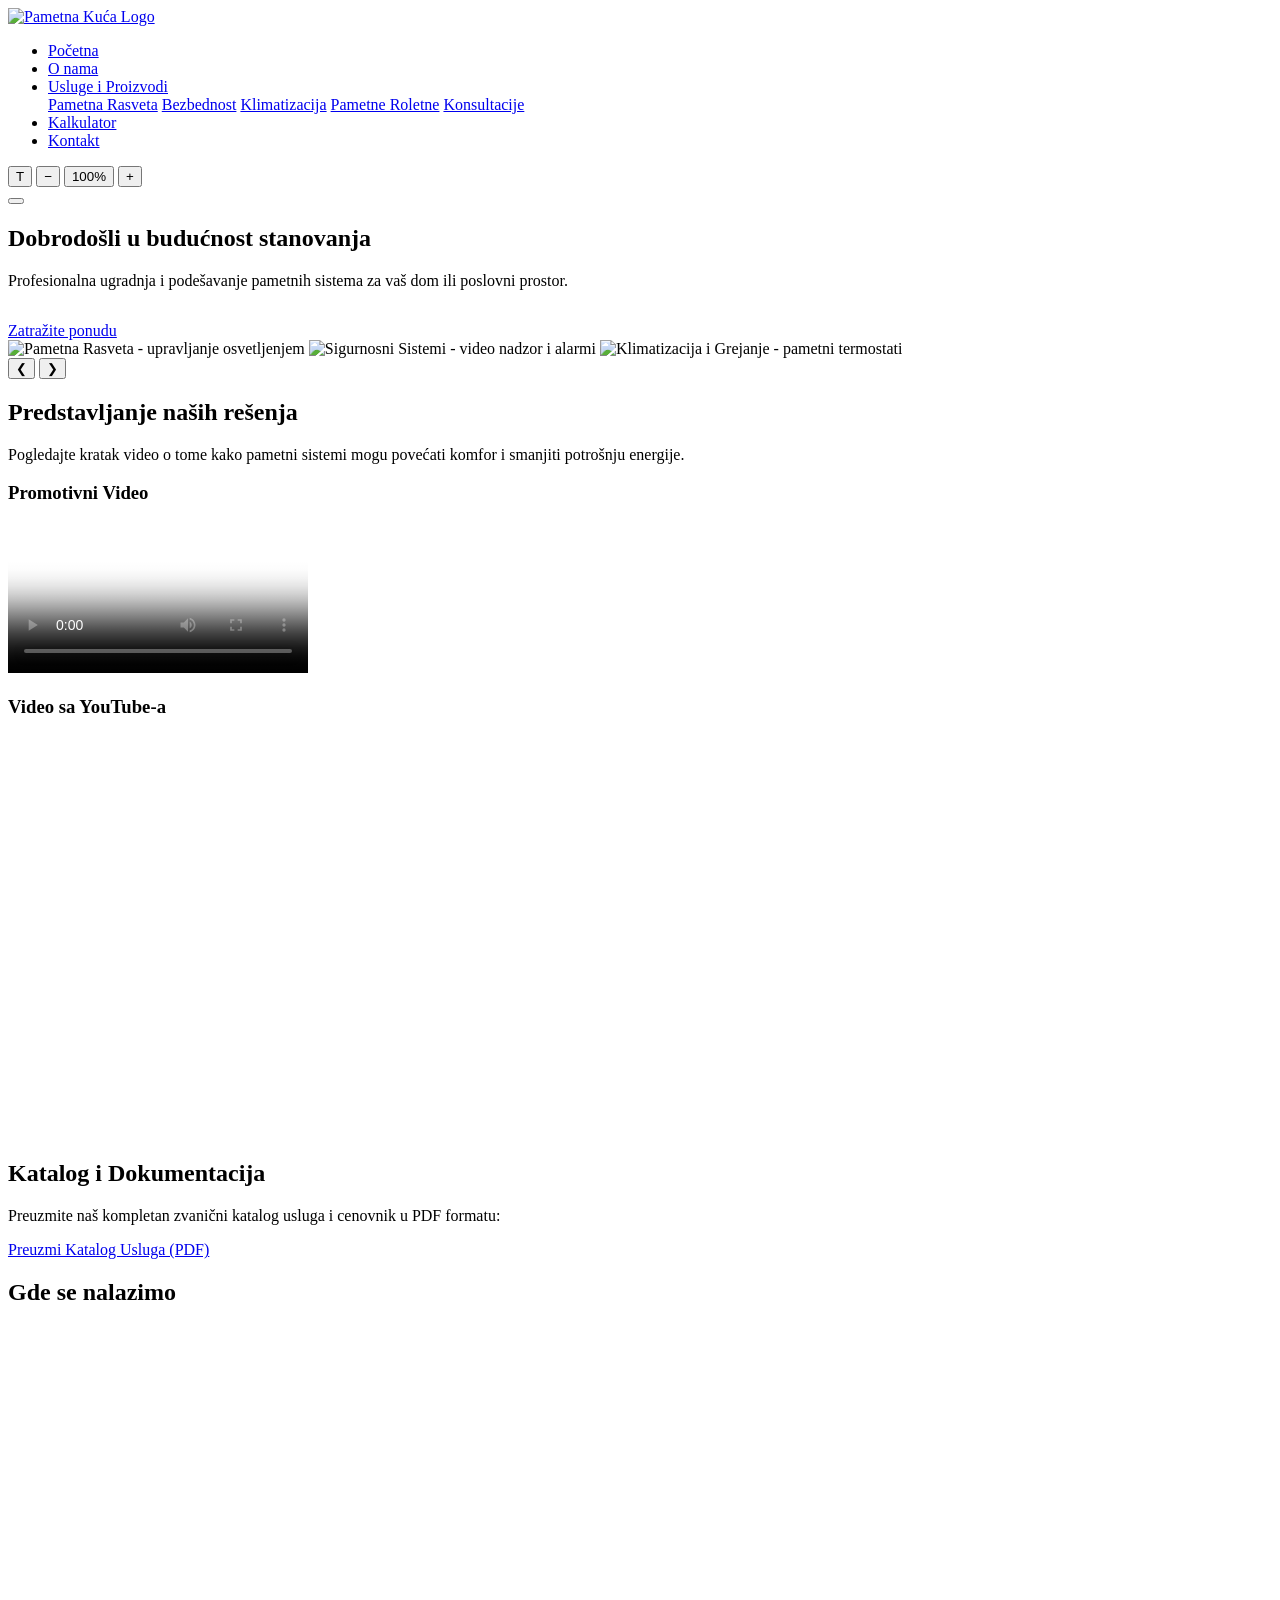
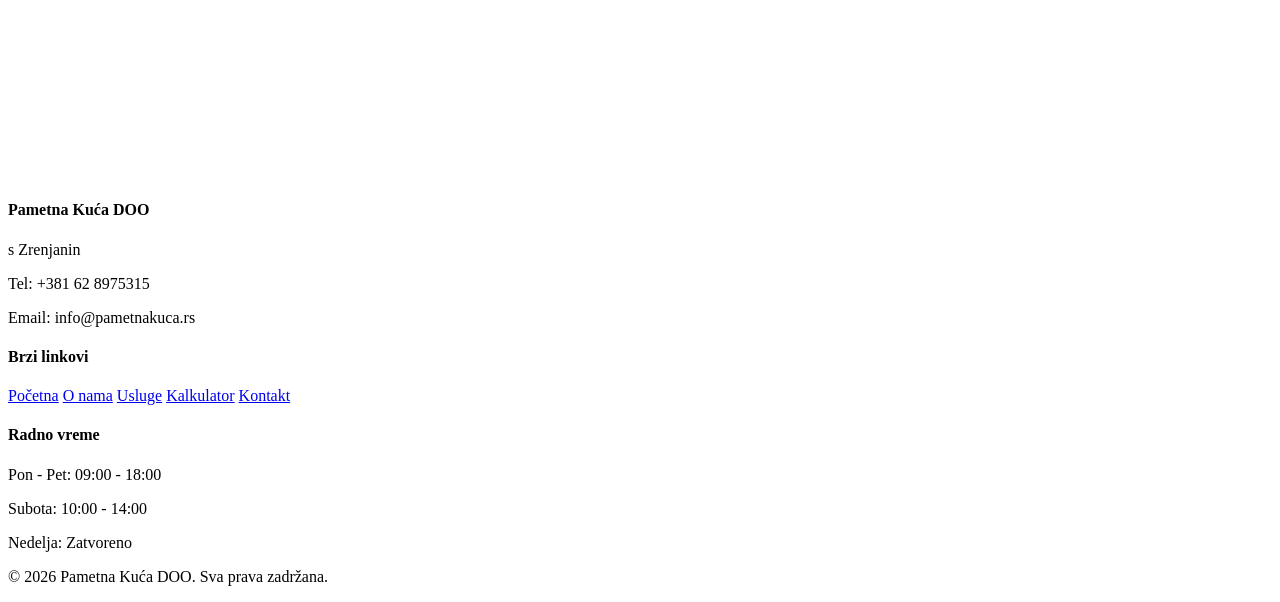
==== index.html @ 081c9ea1 "Add files via upload" ====
<!DOCTYPE html>
<html lang="sr">
<head>
    <meta charset="UTF-8">
    <meta name="viewport" content="width=device-width, initial-scale=1.0">
    <meta name="description" content="Pametna Kuća - Profesionalna instalacija smart home sistema i uređaja. Automatizacija doma, video nadzor, pametni termostati.">
    <meta name="keywords" content="pametna kuca, smart home, automatizacija, video nadzor, pametni termostat, instalacija, beograd">
    <meta name="author" content="Pametna Kuća DOO">
    <meta property="og:title" content="Pametna Kuća - Instalacija smart home sistema">
    <meta property="og:description" content="Profesionalna ugradnja pametnih sistema za vaš dom ili poslovni prostor.">
    <meta property="og:type" content="website">
    <meta name="robots" content="index, follow">
    <title>Pametna Kuća | Početna</title>
    <link rel="stylesheet" href="css/stil.css">
    <link rel="icon" href="assets/slike/logo.png" type="image/png">
</head>
<body>

    <header>
        <div class="zaglavlje-kontejner">
            <a href="index.html" class="logo-link">
                <img src="assets/slike/logo.png" alt="Pametna Kuća Logo" height="50">
            </a>
            <nav>
                <ul>
                    <li><a href="index.html" class="active">Početna</a></li>
                    <li><a href="o-nama.html">O nama</a></li>
                    <li class="padajuci-meni">
                        <a href="usluge.html">Usluge i Proizvodi</a>
                        <div class="padajuci-sadrzaj">
                            <a href="usluge-rasveta.html">Pametna Rasveta</a>
                            <a href="usluge-bezbednost.html">Bezbednost</a>
                            <a href="usluge-klima.html">Klimatizacija</a>
                            <a href="usluge-roletne.html">Pametne Roletne</a>
                            <a href="usluge-konsultacije.html">Konsultacije</a>
                        </div>
                    </li>
                    <li><a href="kalkulator.html">Kalkulator</a></li>
                    <li><a href="kontakt.html">Kontakt</a></li>
                </ul>
            </nav>
            <div class="kontrole-pristupacnosti">
                <button class="dugme-pristupacnost" onclick="promeniTemu()" aria-label="Promena teme">T</button>
                <button class="dugme-pristupacnost" onclick="zumiraj('out')" aria-label="Smanji zum">−</button>
                <button class="dugme-pristupacnost" onclick="resetujZoom()" aria-label="Resetuj zum">100%</button>
                <button class="dugme-pristupacnost" onclick="zumiraj('in')" aria-label="Povećaj zum">+</button>
            </div>
            <button class="hamburger" onclick="toggleMeni()" aria-label="Meni">
                <span></span><span></span><span></span>
            </button>
        </div>
    </header>

    <main class="glavni-sadrzaj">
        <section class="sekcija-hero">
            <h1>Dobrodošli u budućnost stanovanja</h1>
            <p>Profesionalna ugradnja i podešavanje pametnih sistema za vaš dom ili poslovni prostor.</p>
            <a href="kontakt.html" class="dugme-primarno" style="display:inline-block; margin-top:1rem;">Zatražite ponudu</a>
        </section>

        <!-- Slajder Slika -->
        <div class="slajder-kontejner">
            <div class="slajder-slike">
                <img src="assets/slike/slajd1.jpeg" class="slajd" alt="Pametna Rasveta - upravljanje osvetljenjem">
                <img src="assets/slike/slajd2.png" class="slajd" alt="Sigurnosni Sistemi - video nadzor i alarmi">
                <img src="assets/slike/slajd3.jpeg" class="slajd" alt="Klimatizacija i Grejanje - pametni termostati">
            </div>
            <button class="slajder-dugme levo" onclick="pomeriSlajd(-1)">&#10094;</button>
            <button class="slajder-dugme desno" onclick="pomeriSlajd(1)">&#10095;</button>
            <div class="slajder-indikatori">
                <span class="indikator active" data-slide="0"></span>
                <span class="indikator" data-slide="1"></span>
                <span class="indikator" data-slide="2"></span>
            </div>
        </div>

        <section class="multimedija-sekcija">
            <h2>Predstavljanje naših rešenja</h2>
            <p>Pogledajte kratak video o tome kako pametni sistemi mogu povećati komfor i smanjiti potrošnju energije.</p>
            
            <div class="multimedija-mreza">
                <div>
                    <h3>Promotivni Video</h3>
                    <video controls poster="assets/slike/slajd1.svg">
                        <source src="assets/video/predstavljanje.mp4" type="video/mp4">
                        Vaš pregledač ne podržava video element.
                    </video>
                </div>
                    <div>
                        <h3>Video sa YouTube-a</h3>
                        <div class="video-okvir">
                            <iframe width="100%" height="400" 
                                src="https://www.youtube.com/embed/cMP8k308iBs"
                                title="Pametni domovi ulaze u novu AI eru" 
                                frameborder="0" 
                                allow="accelerometer; autoplay; clipboard-write; encrypted-media; gyroscope; picture-in-picture" 
                                allowfullscreen>
                            </iframe>
                        </div>
                    </div>
                </div>
            </div>
        </section>

        <section class="dokument-sekcija">
            <h2>Katalog i Dokumentacija</h2>
            <p>Preuzmite naš kompletan zvanični katalog usluga i cenovnik u PDF formatu:</p>
            <a href="assets/dokumenti/katalog_usluga.pdf" download class="dugme-sekundarno"> Preuzmi Katalog Usluga (PDF)</a>
        </section>

        <!-- Google Maps -->
        <section class="mapa-sekcija">
            <h2>Gde se nalazimo</h2>
            <div class="mapa-okvir">
                <iframe src="https://www.google.com/maps/embed?pb=!1m18!1m12!1m3!1d2802.3442728027417!2d20.36821477575499!3d45.38222563890521!2m3!1f0!2f0!3f0!3m2!1i1024!2i768!4f13.1!3m3!1m2!1s0x475adb740a7e9d41%3A0xc0e5f35a210651fe!2zMjAuINC-0LrRgtC-0LHRgNCwIDExLCDQl9GA0LXRmtCw0L3QuNC9!5e0!3m2!1ssr!2srs!4v1785945930423!5m2!1ssr!2srs" width="600" height="450" style="border:0;" allowfullscreen="" loading="lazy" referrerpolicy="strict-origin-when-cross-origin"></iframe>
            </div>
        </section>
    </main>

    <footer>
        <div class="footer-sadrzaj">
            <div>
                <h4>Pametna Kuća DOO</h4>
                <p>s Zrenjanin</p>
                <p>Tel: +381 62 8975315</p>
                <p>Email: info@pametnakuca.rs</p>
            </div>
            <div>
                <h4>Brzi linkovi</h4>
                <a href="index.html">Početna</a>
                <a href="o-nama.html">O nama</a>
                <a href="usluge.html">Usluge</a>
                <a href="kalkulator.html">Kalkulator</a>
                <a href="kontakt.html">Kontakt</a>
            </div>
            <div>
                <h4>Radno vreme</h4>
                <p>Pon - Pet: 09:00 - 18:00</p>
                <p>Subota: 10:00 - 14:00</p>
                <p>Nedelja: Zatvoreno</p>
            </div>
        </div>
        <p class="footer-copy">&copy; 2026 Pametna Kuća DOO. Sva prava zadržana.</p>
    </footer>

    <script src="js/glavni.js"></script>
</body>
</html>
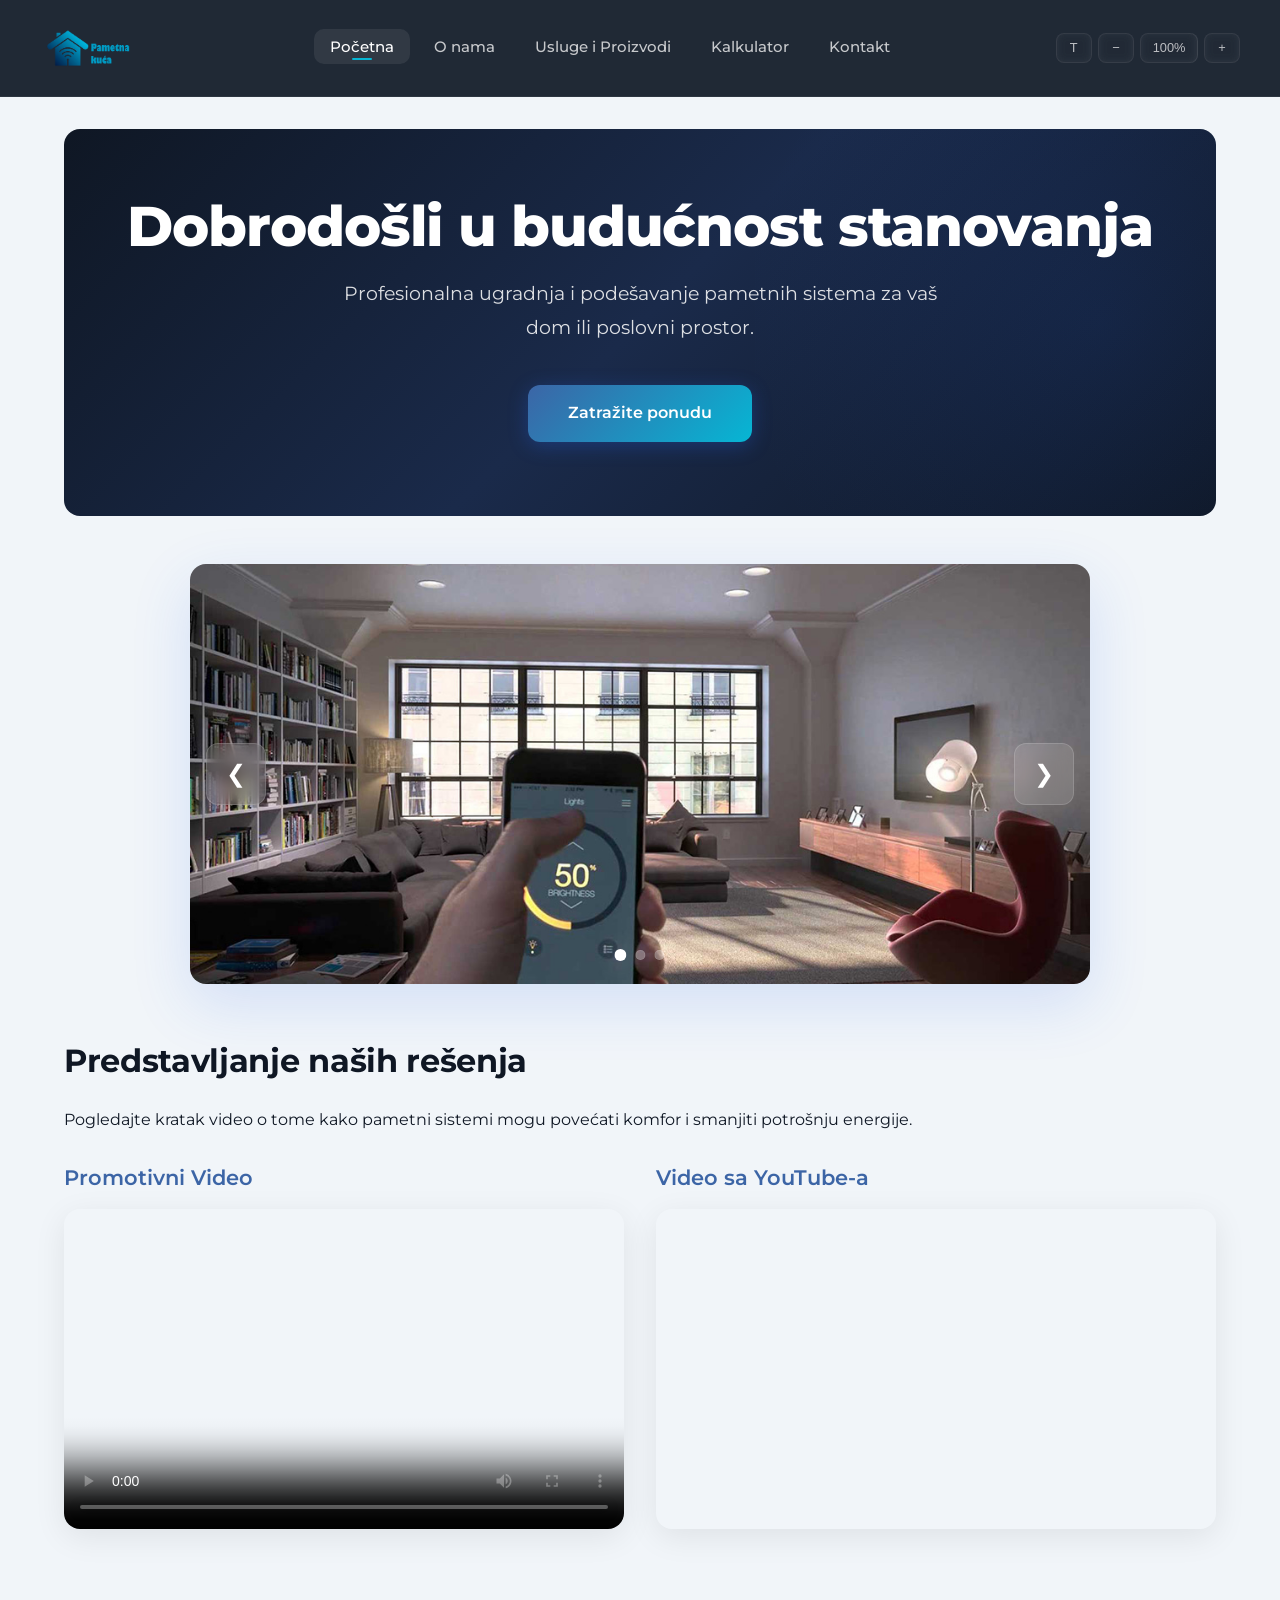
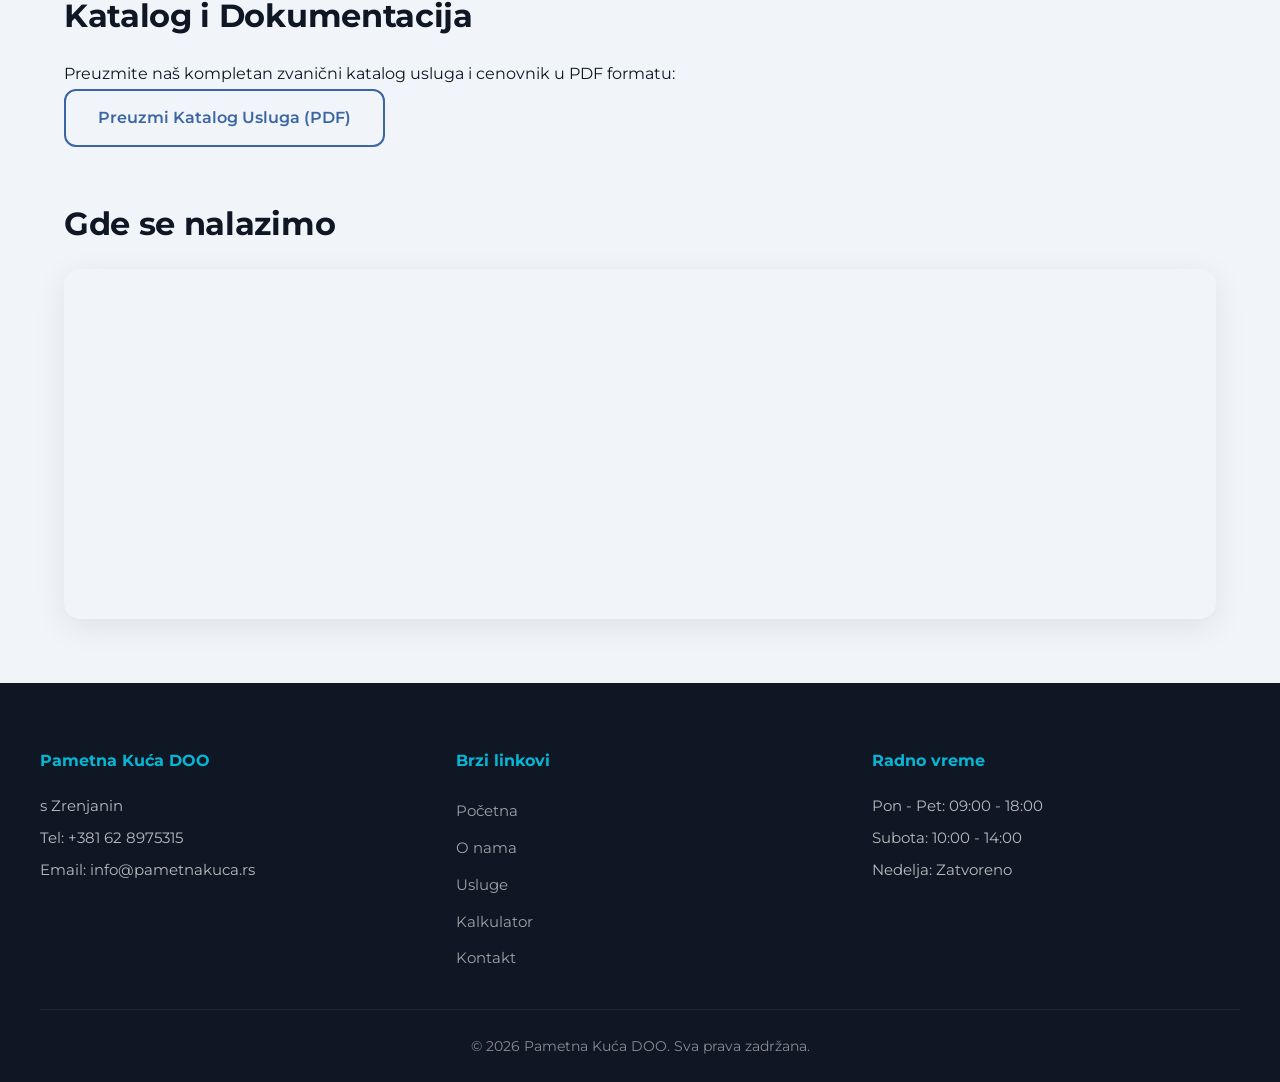
==== commit e1cd652b: "Fix HTML structure and formatting issues" ====
--- a/index.html
+++ b/index.html
@@ -58,7 +58,6 @@
             <a href="kontakt.html" class="dugme-primarno" style="display:inline-block; margin-top:1rem;">Zatražite ponudu</a>
         </section>
 
-        <!-- Slajder Slika -->
         <div class="slajder-kontejner">
             <div class="slajder-slike">
                 <img src="assets/slike/slajd1.jpeg" class="slajd" alt="Pametna Rasveta - upravljanje osvetljenjem">
@@ -108,7 +107,6 @@
             <a href="assets/dokumenti/katalog_usluga.pdf" download class="dugme-sekundarno"> Preuzmi Katalog Usluga (PDF)</a>
         </section>
 
-        <!-- Google Maps -->
         <section class="mapa-sekcija">
             <h2>Gde se nalazimo</h2>
             <div class="mapa-okvir">
@@ -145,4 +143,4 @@
 
     <script src="js/glavni.js"></script>
 </body>
-</html>+</html>
--- a/css/stil.css
+++ b/css/stil.css
@@ -0,0 +1,1321 @@
+/* ===== Montserrat Font ===== */
+@font-face {
+    font-family: 'Montserrat';
+    src: url('../assets/font/Montserrat/Montserrat-VariableFont_wght.ttf') format('truetype');
+    font-weight: 100 900;
+    font-style: normal;
+    font-display: swap;
+}
+
+/* ===== CSS Varijable ===== */
+:root {
+    --primarna-boja: #0f1724;
+    --sekundarna-boja: #3c65a6;
+    --akcentna-boja: #06b6d4;
+    --pozadina-svetla: #f1f5f9;
+    --tekst-tamni: #0f1724;
+    --tekst-svetli: #ffffff;
+    --velicina-fonta: 16px;
+    --prelaz: 0.4s cubic-bezier(0.4, 0, 0.2, 1);
+    --senka: 0 8px 32px rgba(0,0,0,0.08);
+    --senka-hover: 0 20px 60px rgba(37, 99, 235, 0.15);
+    --border-radius: 16px;
+    --glass-bg: rgba(255, 255, 255, 0.7);
+    --glass-border: rgba(255, 255, 255, 0.2);
+}
+
+/* ===== Tamna Tema ===== */
+body.tamna-tema {
+    --pozadina-svetla: #0f1724;
+    --tekst-tamni: #e2e8f0;
+    --primarna-boja: #2b4f88;
+    --glass-bg: rgba(30, 41, 59, 0.7);
+    --glass-border: rgba(255, 255, 255, 0.05);
+}
+
+/* ===== Veliki Font ===== */
+body.veliki-font {
+    --velicina-fonta: 18px;
+}
+
+/* ===== Reset i Osnovno ===== */
+* {
+    box-sizing: border-box;
+    margin: 0;
+    padding: 0;
+}
+
+html {
+    scroll-behavior: smooth;
+}
+
+body {
+    font-family: 'Montserrat', sans-serif;
+    font-size: var(--velicina-fonta);
+    background-color: var(--pozadina-svetla);
+    color: var(--tekst-tamni);
+    line-height: 1.8;
+    transition: background-color var(--prelaz), color var(--prelaz);
+    -webkit-font-smoothing: antialiased;
+}
+
+img {
+    max-width: 100%;
+    height: auto;
+    display: block;
+}
+
+a {
+    color: var(--sekundarna-boja);
+    text-decoration: none;
+    transition: color var(--prelaz);
+}
+
+a:hover {
+    color: var(--akcentna-boja);
+}
+
+/* ===== Header ===== */
+header {
+    background: rgba(15, 23, 36, 0.92);
+    backdrop-filter: blur(12px);
+    -webkit-backdrop-filter: blur(12px);
+    color: var(--tekst-svetli);
+    padding: 0.8rem 2rem;
+    position: sticky;
+    top: 0;
+    z-index: 1000;
+    border-bottom: 1px solid rgba(255,255,255,0.06);
+}
+
+.zaglavlje-kontejner {
+    max-width: 1200px;
+    margin: 0 auto;
+    display: flex;
+    justify-content: space-between;
+    align-items: center;
+    flex-wrap: wrap;
+    gap: 1rem;
+}
+
+/* ===== Logo ===== */
+.logo-link {
+    display: flex;
+    align-items: center;
+    flex-shrink: 0;
+}
+
+.logo-link img {
+    height: 70px;
+    width: auto;
+    max-width: 150px;
+    object-fit: contain;
+    transition: transform var(--prelaz);
+
+}
+
+.logo-link img:hover {
+    transform: scale(1.05) rotate(-1deg);
+}
+
+/* ===== Navigacija ===== */
+nav ul {
+    list-style: none;
+    display: flex;
+    gap: 0.5rem;
+    align-items: center;
+}
+
+nav a {
+    color: rgba(255,255,255,0.75);
+    text-decoration: none;
+    font-weight: 500;
+    padding: 0.5rem 1rem;
+    border-radius: 10px;
+    transition: all var(--prelaz);
+    font-size: 0.95rem;
+    position: relative;
+}
+
+nav a:hover,
+nav a.active {
+    color: white;
+    background: rgba(255,255,255,0.08);
+}
+
+nav a.active::after {
+    content: '';
+    position: absolute;
+    bottom: 4px;
+    left: 50%;
+    transform: translateX(-50%);
+    width: 20px;
+    height: 2px;
+    background: var(--akcentna-boja);
+    border-radius: 2px;
+}
+
+/* ===== Padajući Meni ===== */
+.padajuci-meni {
+    position: relative;
+}
+
+.padajuci-sadrzaj {
+    display: none;
+    position: absolute;
+    top: calc(100% + 8px);
+    left: 0;
+    background: rgba(15, 23, 36, 0.95);
+    backdrop-filter: blur(12px);
+    -webkit-backdrop-filter: blur(12px);
+    min-width: 220px;
+    border-radius: 12px;
+    padding: 0.5rem;
+    border: 1px solid rgba(255,255,255,0.06);
+    box-shadow: 0 20px 60px rgba(0,0,0,0.3);
+}
+
+.padajuci-sadrzaj a {
+    display: block;
+    padding: 0.6rem 1rem;
+    color: rgba(255,255,255,0.75);
+    font-weight: 400;
+    border-radius: 8px;
+    font-size: 0.9rem;
+}
+
+.padajuci-sadrzaj a:hover {
+    background: rgba(255,255,255,0.08);
+    color: white;
+}
+
+.padajuci-meni:hover .padajuci-sadrzaj {
+    display: block;
+}
+
+/* ===== Pristupačnost ===== */
+.kontrole-pristupacnosti {
+    display: flex;
+    gap: 0.4rem;
+    align-items: center;
+}
+
+.dugme-pristupacnost {
+    background: rgba(255,255,255,0.08);
+    color: rgba(255,255,255,0.7);
+    border: 1px solid rgba(255,255,255,0.06);
+    padding: 0.4rem 0.7rem;
+    border-radius: 8px;
+    cursor: pointer;
+    font-size: 0.8rem;
+    transition: all var(--prelaz);
+    min-width: 36px;
+    text-align: center;
+    backdrop-filter: blur(4px);
+}
+
+.dugme-pristupacnost:hover {
+    background: rgba(255,255,255,0.15);
+    color: white;
+    transform: translateY(-1px);
+}
+
+/* ===== Zoom ===== */
+body.zoom-aktiviran {
+    transition: transform 0.3s ease;
+}
+
+body.zoom-aktiviran * {
+    transform: none !important;
+}
+
+@media (max-width: 768px) {
+    body.zoom-aktiviran {
+        width: 100%;
+        overflow-x: auto;
+    }
+}
+
+/* ===== Hamburger ===== */
+.hamburger {
+    display: none;
+    flex-direction: column;
+    background: transparent;
+    border: none;
+    cursor: pointer;
+    padding: 0.5rem;
+    gap: 4px;
+}
+
+.hamburger span {
+    display: block;
+    width: 28px;
+    height: 2px;
+    background: white;
+    border-radius: 2px;
+    transition: var(--prelaz);
+}
+
+.hamburger.active span:nth-child(1) {
+    transform: rotate(45deg) translate(5px, 5px);
+}
+
+.hamburger.active span:nth-child(2) {
+    opacity: 0;
+    transform: scaleX(0);
+}
+
+.hamburger.active span:nth-child(3) {
+    transform: rotate(-45deg) translate(6px, -6px);
+}
+
+/* ===== Glavni Sadržaj ===== */
+.glavni-sadrzaj {
+    max-width: 1200px;
+    margin: 2rem auto;
+    padding: 0 1.5rem;
+}
+
+h1 {
+    font-size: 2.8rem;
+    margin-bottom: 1rem;
+    font-weight: 800;
+    color: var(--primarna-boja);
+    letter-spacing: -0.02em;
+    line-height: 1.2;
+}
+
+h2 {
+    font-size: 2rem;
+    margin-bottom: 1rem;
+    font-weight: 700;
+    color: var(--primarna-boja);
+    letter-spacing: -0.01em;
+}
+
+h3 {
+    font-size: 1.3rem;
+    margin-bottom: 0.8rem;
+    font-weight: 600;
+    color: var(--sekundarna-boja);
+}
+
+/* ===== Hero Sekcija ===== */
+.sekcija-hero {
+    text-align: center;
+    padding: 4rem 2rem;
+    background: linear-gradient(135deg, #0f1724 0%, #1a2a4a 50%, #0f1724 100%);
+    color: white;
+    border-radius: var(--border-radius);
+    margin-bottom: 3rem;
+    position: relative;
+    overflow: hidden;
+}
+
+.sekcija-hero::before {
+    content: '';
+    position: absolute;
+    top: -50%;
+    right: -20%;
+    width: 60%;
+    height: 200%;
+    background: radial-gradient(circle, rgba(37, 99, 235, 0.1) 0%, transparent 70%);
+    pointer-events: none;
+}
+
+.sekcija-hero h1 {
+    color: white;
+    font-size: 3.5rem;
+    animation: svetljenje 3s ease-in-out infinite alternate;
+    position: relative;
+    z-index: 1;
+}
+
+@keyframes svetljenje {
+    from { text-shadow: 0 0 20px rgba(6, 182, 212, 0.2); }
+    to { text-shadow: 0 0 60px rgba(6, 182, 212, 0.4); }
+}
+
+.sekcija-hero p {
+    font-size: 1.2rem;
+    opacity: 0.85;
+    max-width: 600px;
+    margin: 0 auto 1.5rem;
+    position: relative;
+    z-index: 1;
+}
+
+/* ===== Dugmad ===== */
+.dugme-primarno {
+    display: inline-block;
+    background: linear-gradient(135deg, var(--sekundarna-boja), var(--akcentna-boja));
+    color: white;
+    padding: 0.9rem 2.5rem;
+    border: none;
+    border-radius: 12px;
+    font-size: 1rem;
+    font-weight: 600;
+    cursor: pointer;
+    transition: all var(--prelaz);
+    box-shadow: 0 4px 20px rgba(37, 99, 235, 0.3);
+    position: relative;
+    overflow: hidden;
+}
+
+.dugme-primarno::after {
+    content: '';
+    position: absolute;
+    top: 0;
+    left: -100%;
+    width: 100%;
+    height: 100%;
+    background: linear-gradient(90deg, transparent, rgba(255,255,255,0.15), transparent);
+    transition: left 0.6s;
+}
+
+.dugme-primarno:hover {
+    transform: translateY(-3px) scale(1.02);
+    box-shadow: 0 8px 40px rgba(37, 99, 235, 0.4);
+}
+
+.dugme-primarno:hover::after {
+    left: 100%;
+}
+
+.dugme-sekundarno {
+    display: inline-block;
+    background: transparent;
+    color: var(--sekundarna-boja);
+    padding: 0.8rem 2rem;
+    border: 2px solid var(--sekundarna-boja);
+    border-radius: 12px;
+    font-size: 1rem;
+    font-weight: 600;
+    cursor: pointer;
+    transition: all var(--prelaz);
+}
+
+.dugme-sekundarno:hover {
+    background: var(--sekundarna-boja);
+    color: white;
+    transform: translateY(-2px);
+}
+
+/* ===== Slajder ===== */
+.slajder-kontejner {
+    position: relative;
+    max-width: 900px;
+    margin: 2rem auto;
+    overflow: hidden;
+    border-radius: var(--border-radius);
+    box-shadow: var(--senka-hover);
+}
+
+.slajder-slike {
+    display: flex;
+    transition: transform 0.7s cubic-bezier(0.4, 0, 0.2, 1);
+}
+
+.slajd {
+    min-width: 100%;
+    height: 420px;
+    object-fit: cover;
+    background: #e2e8f0;
+}
+
+.slajder-dugme {
+    position: absolute;
+    top: 50%;
+    transform: translateY(-50%);
+    background: rgba(255,255,255,0.12);
+    backdrop-filter: blur(8px);
+    -webkit-backdrop-filter: blur(8px);
+    color: white;
+    border: 1px solid rgba(255,255,255,0.15);
+    padding: 1rem 1.2rem;
+    cursor: pointer;
+    font-size: 1.5rem;
+    transition: all var(--prelaz);
+    z-index: 10;
+    border-radius: 12px;
+}
+
+.slajder-dugme:hover {
+    background: rgba(255,255,255,0.2);
+    transform: translateY(-50%) scale(1.05);
+}
+
+.slajder-dugme.levo { left: 1rem; }
+.slajder-dugme.desno { right: 1rem; }
+
+.slajder-indikatori {
+    position: absolute;
+    bottom: 1.5rem;
+    left: 50%;
+    transform: translateX(-50%);
+    display: flex;
+    gap: 0.6rem;
+}
+
+.indikator {
+    width: 10px;
+    height: 10px;
+    border-radius: 50%;
+    background: rgba(255,255,255,0.3);
+    cursor: pointer;
+    transition: all var(--prelaz);
+    border: 1px solid rgba(255,255,255,0.1);
+}
+
+.indikator.active {
+    background: white;
+    transform: scale(1.2);
+    box-shadow: 0 0 20px rgba(255,255,255,0.3);
+}
+
+/* ===== Usluge Mreža ===== */
+.mreza-usluga {
+    display: grid;
+    grid-template-columns: repeat(auto-fit, minmax(280px, 1fr));
+    gap: 2rem;
+    margin-top: 2rem;
+}
+
+.kartica {
+    background: var(--glass-bg);
+    backdrop-filter: blur(12px);
+    -webkit-backdrop-filter: blur(12px);
+    border: 1px solid var(--glass-border);
+    border-radius: var(--border-radius);
+    overflow: hidden;
+    transition: all var(--prelaz);
+    box-shadow: var(--senka);
+}
+
+.kartica:hover {
+    transform: translateY(-8px);
+    box-shadow: var(--senka-hover);
+    border-color: rgba(37, 99, 235, 0.15);
+}
+
+.kartica-sadrzaj {
+    padding: 1.5rem;
+}
+
+.kartica img {
+    width: 100%;
+    height: 200px;
+    object-fit: cover;
+}
+
+.kartica h3 {
+    margin-top: 0.5rem;
+    color: var(--primarna-boja);
+}
+
+.kartica-lista {
+    list-style: none;
+    padding: 0;
+    margin-top: 0.8rem;
+}
+
+.kartica-lista li {
+    padding: 0.3rem 0;
+    padding-left: 1.5rem;
+    position: relative;
+    font-size: 0.95rem;
+}
+
+.kartica-lista li::before {
+    content: '◆';
+    position: absolute;
+    left: 0;
+    color: var(--akcentna-boja);
+    font-size: 0.6rem;
+    top: 0.6rem;
+}
+
+/* ===== Multimedija ===== */
+.multimedija-sekcija {
+    margin: 3rem 0;
+}
+
+.multimedija-mreza {
+    display: grid;
+    grid-template-columns: 1fr 1fr;
+    gap: 2rem;
+    margin-top: 1.5rem;
+}
+
+.video-okvir iframe,
+.mapa-okvir iframe,
+video {
+    width: 100%;
+    height: 320px;
+    border: none;
+    border-radius: var(--border-radius);
+    box-shadow: var(--senka);
+}
+
+/* ===== Forma ===== */
+.kontakt-mreza {
+    display: grid;
+    grid-template-columns: 1fr 1fr;
+    gap: 3rem;
+    margin: 2rem 0;
+}
+
+.forma-grupa {
+    margin-bottom: 1.5rem;
+}
+
+.forma-grupa label {
+    display: block;
+    margin-bottom: 0.5rem;
+    font-weight: 600;
+    font-size: 0.95rem;
+}
+
+.forma-kontrola {
+    width: 100%;
+    padding: 0.9rem 1.2rem;
+    border: 2px solid #e2e8f0;
+    border-radius: 12px;
+    font-size: 1rem;
+    transition: all var(--prelaz);
+    background: white;
+    font-family: 'Montserrat', sans-serif;
+}
+
+.forma-kontrola:focus {
+    outline: none;
+    border-color: var(--sekundarna-boja);
+    box-shadow: 0 0 0 4px rgba(37, 99, 235, 0.1);
+}
+
+body.tamna-tema .forma-kontrola {
+    background: #1e293b;
+    color: #e2e8f0;
+    border-color: #334155;
+}
+
+.poruka-greske {
+    color: #ef4444;
+    font-size: 0.85rem;
+    margin-top: 0.25rem;
+    display: none;
+}
+
+/* ===== Kalkulator ===== */
+.kalkulator-kontejner {
+    background: var(--glass-bg);
+    backdrop-filter: blur(12px);
+    -webkit-backdrop-filter: blur(12px);
+    border: 1px solid var(--glass-border);
+    padding: 2.5rem;
+    border-radius: var(--border-radius);
+    margin-top: 2rem;
+    box-shadow: var(--senka);
+}
+
+.kalkulator-grupa {
+    margin-bottom: 1.5rem;
+}
+
+.kalkulator-grupa label {
+    display: block;
+    font-weight: 500;
+    margin-bottom: 0.5rem;
+}
+
+.range-slider {
+    width: 100%;
+    accent-color: var(--sekundarna-boja);
+    height: 6px;
+    border-radius: 4px;
+}
+
+.kalkulator-opcije {
+    margin: 1.5rem 0;
+}
+
+.opcija-checkbox {
+    display: block;
+    padding: 0.6rem 0;
+    cursor: pointer;
+    font-size: 0.95rem;
+    transition: color var(--prelaz);
+}
+
+.opcija-checkbox:hover {
+    color: var(--sekundarna-boja);
+}
+
+.opcija-checkbox input {
+    margin-right: 0.8rem;
+    width: 18px;
+    height: 18px;
+    accent-color: var(--sekundarna-boja);
+    cursor: pointer;
+}
+
+.kalkulator-rezultat {
+    margin-top: 2rem;
+    padding: 1.5rem 2rem;
+    background: linear-gradient(135deg, rgba(37, 99, 235, 0.05), rgba(6, 182, 212, 0.05));
+    border-radius: 12px;
+    border-left: 4px solid var(--akcentna-boja);
+}
+
+.cena-iznos {
+    display: block;
+    font-size: 2.5rem;
+    font-weight: 800;
+    color: var(--sekundarna-boja);
+    margin: 0.5rem 0;
+}
+
+.cena-napomena {
+    font-size: 0.85rem;
+    opacity: 0.6;
+    margin-top: 0.5rem;
+}
+
+/* ===== Footer ===== */
+footer {
+    background: #0f1724;
+    color: white;
+    padding: 4rem 2rem 1.5rem;
+    margin-top: 4rem;
+}
+
+.footer-sadrzaj {
+    max-width: 1200px;
+    margin: 0 auto;
+    display: grid;
+    grid-template-columns: repeat(auto-fit, minmax(200px, 1fr));
+    gap: 3rem;
+    padding-bottom: 2rem;
+    border-bottom: 1px solid rgba(255,255,255,0.06);
+}
+
+.footer-sadrzaj h4 {
+    margin-bottom: 1rem;
+    color: var(--akcentna-boja);
+    font-size: 1rem;
+}
+
+.footer-sadrzaj p {
+    opacity: 0.7;
+    font-size: 0.95rem;
+    margin: 0.3rem 0;
+}
+
+.footer-sadrzaj a {
+    display: block;
+    color: rgba(255,255,255,0.6);
+    padding: 0.3rem 0;
+    font-size: 0.95rem;
+    transition: color var(--prelaz);
+}
+
+.footer-sadrzaj a:hover {
+    color: white;
+}
+
+.footer-copy {
+    text-align: center;
+    padding-top: 1.5rem;
+    opacity: 0.5;
+    font-size: 0.85rem;
+}
+
+/* ===== Hero Slika ===== */
+.hero-slika {
+    position: relative;
+    background-size: cover;
+    background-position: center;
+    background-attachment: fixed;
+    min-height: 400px;
+    display: flex;
+    align-items: center;
+    justify-content: center;
+    text-align: center;
+    color: white;
+    margin-bottom: 2rem;
+    overflow: hidden;
+}
+
+.hero-slika::before {
+    content: '';
+    position: absolute;
+    top: 0;
+    left: 0;
+    right: 0;
+    bottom: 0;
+    background: linear-gradient(135deg, rgba(15, 23, 36, 0.85), rgba(37, 99, 235, 0.5));
+    z-index: 1;
+}
+
+.hero-slika-sadrzaj {
+    position: relative;
+    z-index: 2;
+    padding: 3rem 2rem;
+    max-width: 800px;
+}
+
+.hero-slika-sadrzaj h1 {
+    color: white;
+    font-size: 3rem;
+    margin-bottom: 1rem;
+}
+
+.hero-slika-sadrzaj p {
+    font-size: 1.3rem;
+    opacity: 0.9;
+}
+
+/* ===== Breadcrumb ===== */
+.breadcrumb {
+    padding: 0.8rem 0;
+    margin-bottom: 2rem;
+    font-size: 0.9rem;
+    color: var(--tekst-tamni);
+    opacity: 0.7;
+}
+
+.breadcrumb a {
+    color: var(--sekundarna-boja);
+}
+
+.breadcrumb span {
+    opacity: 0.5;
+}
+
+/* ===== Podnaslov ===== */
+.podnaslov {
+    font-size: 1.2rem;
+    opacity: 0.7;
+    margin-bottom: 2.5rem;
+}
+
+/* ===== Usluga detalji ===== */
+.usluga-detalji {
+    display: grid;
+    grid-template-columns: 1fr 1fr;
+    gap: 3rem;
+    margin-bottom: 4rem;
+    align-items: start;
+}
+
+.usluga-slika img {
+    width: 100%;
+    border-radius: var(--border-radius);
+    box-shadow: var(--senka-hover);
+}
+
+.usluga-tekst h2 {
+    margin-top: 0;
+}
+
+.karakteristike-lista {
+    list-style: none;
+    padding: 0;
+}
+
+.karakteristike-lista li {
+    padding: 0.6rem 0;
+    padding-left: 2rem;
+    position: relative;
+    border-bottom: 1px solid rgba(0,0,0,0.04);
+}
+
+body.tamna-tema .karakteristike-lista li {
+    border-bottom-color: rgba(255,255,255,0.04);
+}
+
+.karakteristike-lista li::before {
+    content: '✦';
+    position: absolute;
+    left: 0;
+    color: var(--akcentna-boja);
+    font-size: 0.8rem;
+    top: 0.7rem;
+}
+
+/* ===== Ponuda ===== */
+.usluga-ponuda {
+    margin: 3rem 0;
+}
+
+.ponuda-mreza {
+    display: grid;
+    grid-template-columns: repeat(auto-fit, minmax(220px, 1fr));
+    gap: 1.5rem;
+    margin-top: 1.5rem;
+}
+
+.ponuda-kartica {
+    background: var(--glass-bg);
+    backdrop-filter: blur(8px);
+    -webkit-backdrop-filter: blur(8px);
+    border: 1px solid var(--glass-border);
+    border-radius: var(--border-radius);
+    padding: 1.5rem;
+    text-align: center;
+    transition: all var(--prelaz);
+}
+
+.ponuda-kartica:hover {
+    transform: translateY(-5px);
+    box-shadow: var(--senka-hover);
+}
+
+.ponuda-kartica .cena {
+    display: inline-block;
+    background: linear-gradient(135deg, var(--sekundarna-boja), var(--akcentna-boja));
+    color: white;
+    padding: 0.3rem 1.2rem;
+    border-radius: 20px;
+    font-weight: 700;
+    font-size: 0.9rem;
+}
+
+/* ===== Galerija ===== */
+.usluga-galerija {
+    margin: 3rem 0;
+}
+
+.galerija-mreza {
+    display: grid;
+    grid-template-columns: repeat(3, 1fr);
+    gap: 1rem;
+    margin-top: 1.5rem;
+}
+
+.galerija-mreza img {
+    width: 100%;
+    height: 200px;
+    object-fit: cover;
+    border-radius: var(--border-radius);
+    transition: all var(--prelaz);
+    cursor: pointer;
+}
+
+.galerija-mreza img:hover {
+    transform: scale(1.03);
+    box-shadow: var(--senka-hover);
+}
+
+/* ===== Proces ===== */
+.usluga-proces {
+    margin: 3rem 0;
+}
+
+.proces-koraci {
+    display: grid;
+    grid-template-columns: repeat(auto-fit, minmax(160px, 1fr));
+    gap: 1.5rem;
+    margin-top: 1.5rem;
+}
+
+.korak {
+    text-align: center;
+    padding: 1.5rem 1rem;
+    background: var(--glass-bg);
+    backdrop-filter: blur(8px);
+    -webkit-backdrop-filter: blur(8px);
+    border: 1px solid var(--glass-border);
+    border-radius: var(--border-radius);
+    transition: all var(--prelaz);
+}
+
+.korak:hover {
+    transform: translateY(-5px);
+    box-shadow: var(--senka-hover);
+}
+
+.korak-broj {
+    width: 48px;
+    height: 48px;
+    margin: 0 auto 0.8rem;
+    background: linear-gradient(135deg, var(--sekundarna-boja), var(--akcentna-boja));
+    color: white;
+    border-radius: 50%;
+    display: flex;
+    align-items: center;
+    justify-content: center;
+    font-size: 1.3rem;
+    font-weight: 700;
+}
+
+/* ===== Akcija ===== */
+.usluga-akcija {
+    text-align: center;
+    padding: 4rem 2rem;
+    background: linear-gradient(135deg, #0f1724 0%, #1a2a4a 100%);
+    color: white;
+    border-radius: var(--border-radius);
+    margin: 3rem 0;
+}
+
+.usluga-akcija h2 {
+    color: white;
+}
+
+.usluga-akcija .dugme-primarno {
+    background: white;
+    color: #0f1724;
+    box-shadow: 0 4px 20px rgba(255,255,255,0.15);
+}
+
+.usluga-akcija .dugme-primarno:hover {
+    background: #f1f5f9;
+    box-shadow: 0 8px 40px rgba(255,255,255,0.2);
+}
+
+/* ===== Responsivnost ===== */
+@media (max-width: 992px) {
+    .usluga-detalji {
+        grid-template-columns: 1fr;
+        gap: 2rem;
+    }
+
+    .kontakt-mreza {
+        grid-template-columns: 1fr;
+        gap: 2rem;
+    }
+
+    .multimedija-mreza {
+        grid-template-columns: 1fr;
+    }
+
+    .galerija-mreza {
+        grid-template-columns: repeat(2, 1fr);
+    }
+}
+
+@media (max-width: 768px) {
+    .hamburger {
+        display: flex;
+    }
+
+    nav ul {
+        display: none;
+        flex-direction: column;
+        width: 100%;
+        padding: 1rem 0;
+        gap: 0.3rem;
+    }
+
+    nav ul.open {
+        display: flex;
+    }
+
+    .padajuci-sadrzaj {
+        position: static;
+        background: rgba(255,255,255,0.05);
+        box-shadow: none;
+        padding-left: 1rem;
+        border: none;
+    }
+
+    .padajuci-meni:hover .padajuci-sadrzaj {
+        display: none;
+    }
+
+    .padajuci-meni.open .padajuci-sadrzaj {
+        display: block;
+    }
+
+    .zaglavlje-kontejner {
+        flex-wrap: wrap;
+    }
+
+    .slajd {
+        height: 280px;
+    }
+
+    .sekcija-hero h1 {
+        font-size: 2.2rem;
+    }
+
+    .sekcija-hero {
+        padding: 2.5rem 1.5rem;
+    }
+
+    .footer-sadrzaj {
+        grid-template-columns: 1fr 1fr;
+        gap: 2rem;
+    }
+
+    .kalkulator-kontejner {
+        padding: 1.5rem;
+    }
+
+    .hero-slika {
+        min-height: 280px;
+        background-attachment: scroll;
+    }
+
+    .hero-slika-sadrzaj h1 {
+        font-size: 2rem;
+    }
+}
+
+@media (max-width: 576px) {
+    .footer-sadrzaj {
+        grid-template-columns: 1fr;
+        text-align: center;
+    }
+
+    .kontrole-pristupacnosti {
+        order: 3;
+        width: 100%;
+        justify-content: center;
+    }
+
+    .slajd {
+        height: 200px;
+    }
+
+    .video-okvir iframe,
+    .mapa-okvir iframe,
+    video {
+        height: 200px;
+    }
+
+    .galerija-mreza {
+        grid-template-columns: 1fr;
+    }
+
+    .galerija-mreza img {
+        height: 180px;
+    }
+
+    .proces-koraci {
+        grid-template-columns: 1fr 1fr;
+    }
+
+    h1 {
+        font-size: 2rem;
+    }
+
+    h2 {
+        font-size: 1.6rem;
+    }
+}
+/* ===== Kontakt Info Kartica ===== */
+.kontakt-info {
+    display: flex;
+    align-items: stretch;
+}
+
+.info-kartica {
+    background: var(--glass-bg);
+    backdrop-filter: blur(12px);
+    -webkit-backdrop-filter: blur(12px);
+    border: 1px solid var(--glass-border);
+    border-radius: var(--border-radius);
+    padding: 2rem;
+    width: 100%;
+    box-shadow: var(--senka);
+    transition: all var(--prelaz);
+}
+
+.info-kartica:hover {
+    box-shadow: var(--senka-hover);
+}
+
+.info-kartica h3 {
+    color: var(--sekundarna-boja);
+    margin-bottom: 0.9rem;
+    font-size: 1rem;
+    border-bottom: 1px solid var(--akcentna-boja);
+    padding-bottom: 0.8rem;
+}
+
+.info-stavka {
+    display: flex;
+    align-items: flex-start;
+    gap: 1rem;
+    padding: 0.8rem 0;
+    border-bottom: 1px solid rgba(0,0,0,0.04);
+    transition: all var(--prelaz);
+}
+
+body.tamna-tema .info-stavka {
+    border-bottom-color: rgba(255,255,255,0.04);
+}
+
+.info-stavka:hover {
+    padding-left: 0.5rem;
+}
+
+
+.info-stavka strong {
+    display: block;
+    font-size: 0.85rem;
+    color: var(--sekundarna-boja);
+    text-transform: uppercase;
+    letter-spacing: 0.5px;
+}
+
+.info-stavka p {
+    margin: 2px 0;
+    font-size: 0.85rem;
+    color: var(--tekst-tamni);
+}
+
+body.tamna-tema .info-stavka p {
+    color: #e2e8f0;
+}
+
+.info-akcija {
+    margin-top: 1.5rem;
+    padding-top: 1.5rem;
+    border-top: 1px solid rgba(0,0,0,0.06);
+}
+
+body.tamna-tema .info-akcija {
+    border-top-color: rgba(255,255,255,0.06);
+}
+
+/* ===== Mapa sekcija ===== */
+.mapa-sekcija {
+    margin-top: 3rem;
+}
+
+.mapa-sekcija h2 {
+    margin-bottom: 1rem;
+}
+
+.mapa-okvir {
+    border-radius: var(--border-radius);
+    overflow: hidden;
+    box-shadow: var(--senka);
+}
+
+.mapa-okvir iframe {
+    width: 100%;
+    height: 350px;
+    border: none;
+    display: block;
+}
+
+/* ===== Responsivnost za kontakt ===== */
+@media (max-width: 992px) {
+    .kontakt-mreza {
+        grid-template-columns: 1fr;
+        gap: 2rem;
+    }
+
+    .kontakt-info {
+        order: 2;
+    }
+
+    .kontakt-forma {
+        order: 1;
+    }
+}
+
+@media (max-width: 576px) {
+    .info-kartica {
+        padding: 1.5rem;
+    }
+
+    .info-stavka {
+        padding: 0.6rem 0;
+    }
+
+    .info-ikona {
+        font-size: 1.1rem;
+        width: 30px;
+    }
+
+    .mapa-okvir iframe {
+        height: 250px;
+    }
+}
+/* ===== O NAMA stranica - Tamna tema podrška ===== */
+
+/* Kartice koje prate temu */
+.o-nama-kartica {
+    background: var(--glass-bg) !important;
+    backdrop-filter: blur(12px) !important;
+    -webkit-backdrop-filter: blur(12px) !important;
+    border: 1px solid var(--glass-border) !important;
+    transition: all var(--prelaz);
+}
+
+.o-nama-kartica:hover {
+    box-shadow: var(--senka-hover) !important;
+}
+
+/* Header kartice */
+.o-nama-kartica-header {
+    background: var(--glass-bg) !important;
+    backdrop-filter: blur(12px) !important;
+    -webkit-backdrop-filter: blur(12px) !important;
+    border-bottom: 1px solid var(--glass-border) !important;
+}
+
+/* Telo kartice */
+.o-nama-kartica-telo {
+    background: var(--glass-bg) !important;
+    backdrop-filter: blur(12px) !important;
+    -webkit-backdrop-filter: blur(12px) !important;
+}
+
+/* Accordion dugmad */
+.o-nama-accordion-btn {
+    color: var(--tekst-tamni) !important;
+    text-decoration: none !important;
+    font-size: 1.1rem;
+    padding: 0.5rem 0;
+}
+
+.o-nama-accordion-btn:hover {
+    color: var(--sekundarna-boja) !important;
+}
+
+.o-nama-accordion-btn:focus {
+    box-shadow: none !important;
+}
+
+/* Tamna tema specifično */
+body.tamna-tema .o-nama-kartica {
+    background: rgba(30, 41, 59, 0.8) !important;
+    border-color: rgba(255, 255, 255, 0.06) !important;
+}
+
+body.tamna-tema .o-nama-kartica-header {
+    background: rgba(30, 41, 59, 0.8) !important;
+    border-color: rgba(255, 255, 255, 0.06) !important;
+}
+
+body.tamna-tema .o-nama-kartica-telo {
+    background: rgba(30, 41, 59, 0.6) !important;
+}
+
+body.tamna-tema .o-nama-accordion-btn {
+    color: #e2e8f0 !important;
+}
+
+body.tamna-tema .o-nama-accordion-btn:hover {
+    color: var(--akcentna-boja) !important;
+}
+
+/* Tekst u tamnoj temi */
+body.tamna-tema .text-muted {
+    color: #94a3b8 !important;
+}
+
+body.tamna-tema .text-dark {
+    color: #e2e8f0 !important;
+}
+
+/* Display brojevi u tamnoj temi */
+body.tamna-tema .display-4 {
+    color: var(--akcentna-boja) !important;
+}
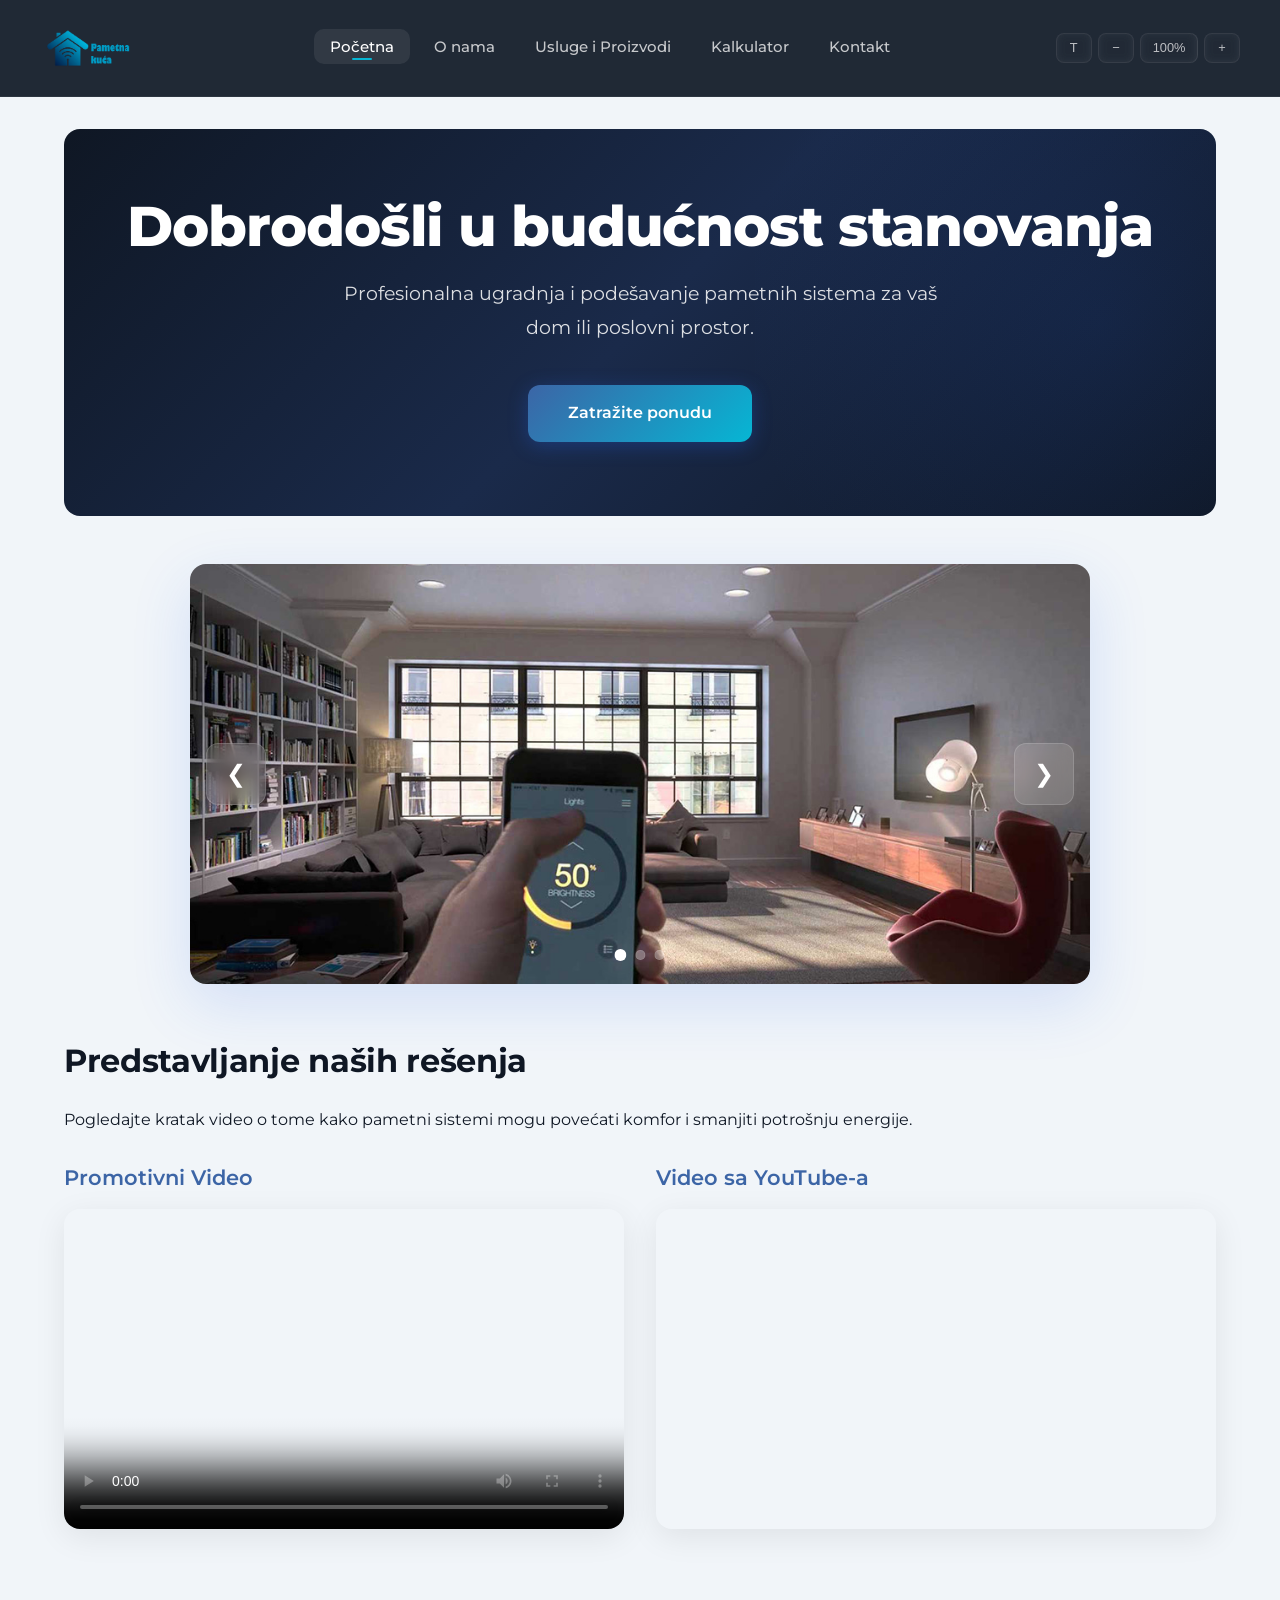
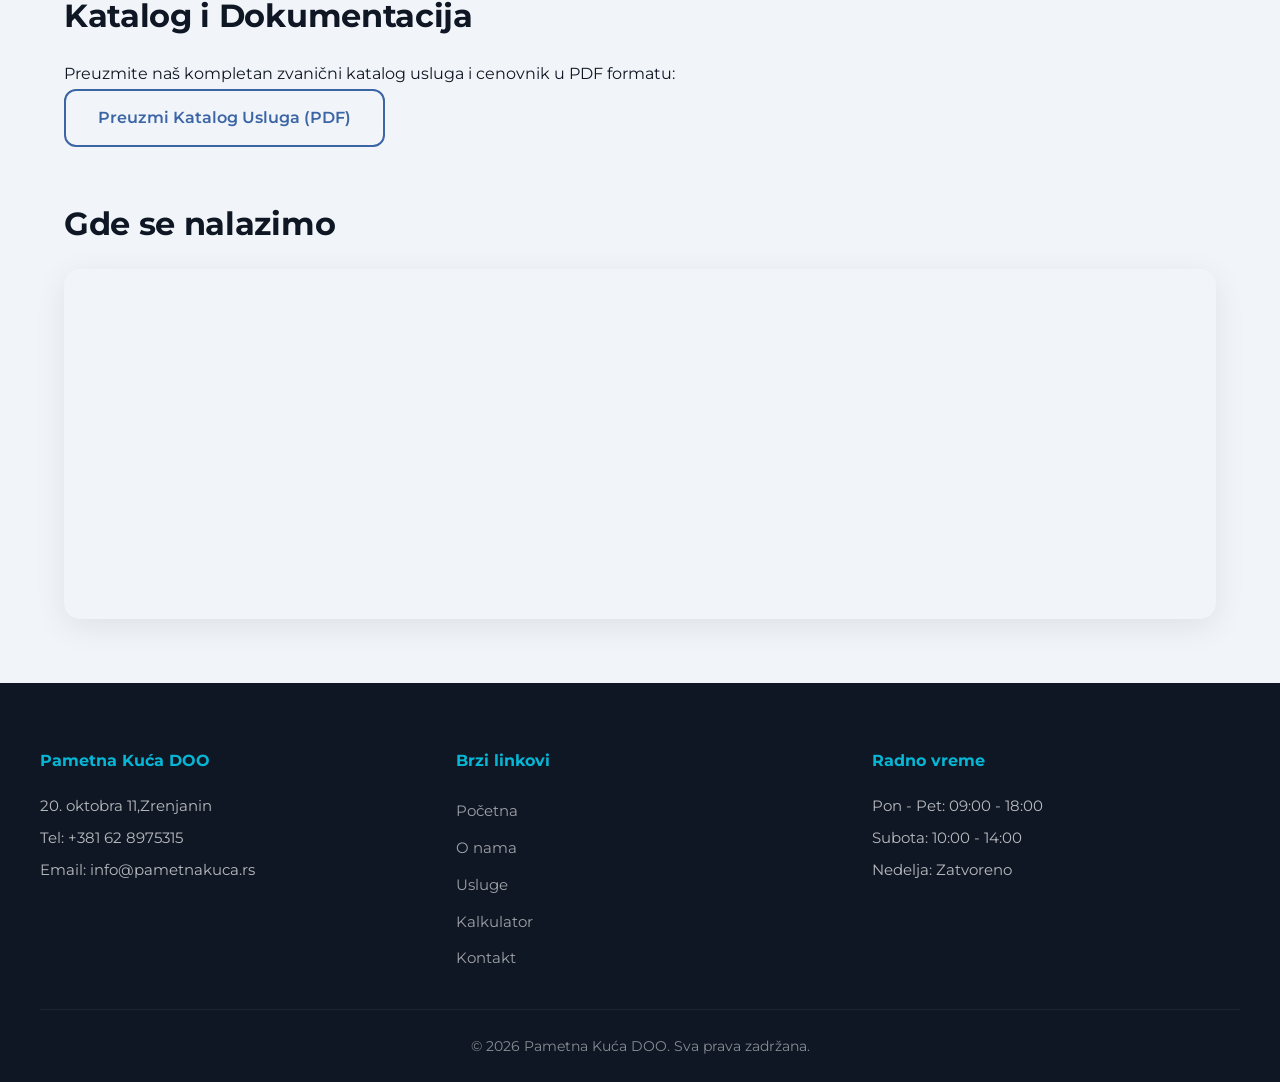
==== commit fb496ca3: "Fix HTML formatting and structure" ====
--- a/index.html
+++ b/index.html
@@ -119,7 +119,7 @@
         <div class="footer-sadrzaj">
             <div>
                 <h4>Pametna Kuća DOO</h4>
-                <p>s Zrenjanin</p>
+                <p>20. oktobra 11,Zrenjanin</p>
                 <p>Tel: +381 62 8975315</p>
                 <p>Email: info@pametnakuca.rs</p>
             </div>
--- a/css/stil.css
+++ b/css/stil.css
@@ -1,4 +1,3 @@
-/* ===== Montserrat Font ===== */
 @font-face {
     font-family: 'Montserrat';
     src: url('../assets/font/Montserrat/Montserrat-VariableFont_wght.ttf') format('truetype');
@@ -7,7 +6,6 @@
     font-display: swap;
 }
 
-/* ===== CSS Varijable ===== */
 :root {
     --primarna-boja: #0f1724;
     --sekundarna-boja: #3c65a6;
@@ -24,7 +22,6 @@
     --glass-border: rgba(255, 255, 255, 0.2);
 }
 
-/* ===== Tamna Tema ===== */
 body.tamna-tema {
     --pozadina-svetla: #0f1724;
     --tekst-tamni: #e2e8f0;
@@ -33,12 +30,10 @@
     --glass-border: rgba(255, 255, 255, 0.05);
 }
 
-/* ===== Veliki Font ===== */
 body.veliki-font {
     --velicina-fonta: 18px;
 }
 
-/* ===== Reset i Osnovno ===== */
 * {
     box-sizing: border-box;
     margin: 0;
@@ -75,7 +70,6 @@
     color: var(--akcentna-boja);
 }
 
-/* ===== Header ===== */
 header {
     background: rgba(15, 23, 36, 0.92);
     backdrop-filter: blur(12px);
@@ -98,7 +92,6 @@
     gap: 1rem;
 }
 
-/* ===== Logo ===== */
 .logo-link {
     display: flex;
     align-items: center;
@@ -118,7 +111,6 @@
     transform: scale(1.05) rotate(-1deg);
 }
 
-/* ===== Navigacija ===== */
 nav ul {
     list-style: none;
     display: flex;
@@ -155,7 +147,6 @@
     border-radius: 2px;
 }
 
-/* ===== Padajući Meni ===== */
 .padajuci-meni {
     position: relative;
 }
@@ -193,7 +184,6 @@
     display: block;
 }
 
-/* ===== Pristupačnost ===== */
 .kontrole-pristupacnosti {
     display: flex;
     gap: 0.4rem;
@@ -220,7 +210,6 @@
     transform: translateY(-1px);
 }
 
-/* ===== Zoom ===== */
 body.zoom-aktiviran {
     transition: transform 0.3s ease;
 }
@@ -236,7 +225,6 @@
     }
 }
 
-/* ===== Hamburger ===== */
 .hamburger {
     display: none;
     flex-direction: column;
@@ -269,7 +257,6 @@
     transform: rotate(-45deg) translate(6px, -6px);
 }
 
-/* ===== Glavni Sadržaj ===== */
 .glavni-sadrzaj {
     max-width: 1200px;
     margin: 2rem auto;
@@ -300,7 +287,6 @@
     color: var(--sekundarna-boja);
 }
 
-/* ===== Hero Sekcija ===== */
 .sekcija-hero {
     text-align: center;
     padding: 4rem 2rem;
@@ -345,7 +331,6 @@
     z-index: 1;
 }
 
-/* ===== Dugmad ===== */
 .dugme-primarno {
     display: inline-block;
     background: linear-gradient(135deg, var(--sekundarna-boja), var(--akcentna-boja));
@@ -401,7 +386,6 @@
     transform: translateY(-2px);
 }
 
-/* ===== Slajder ===== */
 .slajder-kontejner {
     position: relative;
     max-width: 900px;
@@ -473,7 +457,6 @@
     box-shadow: 0 0 20px rgba(255,255,255,0.3);
 }
 
-/* ===== Usluge Mreža ===== */
 .mreza-usluga {
     display: grid;
     grid-template-columns: repeat(auto-fit, minmax(280px, 1fr));
@@ -535,7 +518,6 @@
     top: 0.6rem;
 }
 
-/* ===== Multimedija ===== */
 .multimedija-sekcija {
     margin: 3rem 0;
 }
@@ -557,7 +539,6 @@
     box-shadow: var(--senka);
 }
 
-/* ===== Forma ===== */
 .kontakt-mreza {
     display: grid;
     grid-template-columns: 1fr 1fr;
@@ -606,7 +587,6 @@
     display: none;
 }
 
-/* ===== Kalkulator ===== */
 .kalkulator-kontejner {
     background: var(--glass-bg);
     backdrop-filter: blur(12px);
@@ -681,7 +661,6 @@
     margin-top: 0.5rem;
 }
 
-/* ===== Footer ===== */
 footer {
     background: #0f1724;
     color: white;
@@ -730,7 +709,6 @@
     font-size: 0.85rem;
 }
 
-/* ===== Hero Slika ===== */
 .hero-slika {
     position: relative;
     background-size: cover;
@@ -775,7 +753,6 @@
     opacity: 0.9;
 }
 
-/* ===== Breadcrumb ===== */
 .breadcrumb {
     padding: 0.8rem 0;
     margin-bottom: 2rem;
@@ -792,14 +769,12 @@
     opacity: 0.5;
 }
 
-/* ===== Podnaslov ===== */
 .podnaslov {
     font-size: 1.2rem;
     opacity: 0.7;
     margin-bottom: 2.5rem;
 }
 
-/* ===== Usluga detalji ===== */
 .usluga-detalji {
     display: grid;
     grid-template-columns: 1fr 1fr;
@@ -843,7 +818,6 @@
     top: 0.7rem;
 }
 
-/* ===== Ponuda ===== */
 .usluga-ponuda {
     margin: 3rem 0;
 }
@@ -881,7 +855,6 @@
     font-size: 0.9rem;
 }
 
-/* ===== Galerija ===== */
 .usluga-galerija {
     margin: 3rem 0;
 }
@@ -907,7 +880,6 @@
     box-shadow: var(--senka-hover);
 }
 
-/* ===== Proces ===== */
 .usluga-proces {
     margin: 3rem 0;
 }
@@ -949,7 +921,6 @@
     font-weight: 700;
 }
 
-/* ===== Akcija ===== */
 .usluga-akcija {
     text-align: center;
     padding: 4rem 2rem;
@@ -974,7 +945,6 @@
     box-shadow: 0 8px 40px rgba(255,255,255,0.2);
 }
 
-/* ===== Responsivnost ===== */
 @media (max-width: 992px) {
     .usluga-detalji {
         grid-template-columns: 1fr;
@@ -1105,7 +1075,7 @@
         font-size: 1.6rem;
     }
 }
-/* ===== Kontakt Info Kartica ===== */
+
 .kontakt-info {
     display: flex;
     align-items: stretch;
@@ -1181,7 +1151,6 @@
     border-top-color: rgba(255,255,255,0.06);
 }
 
-/* ===== Mapa sekcija ===== */
 .mapa-sekcija {
     margin-top: 3rem;
 }
@@ -1203,7 +1172,6 @@
     display: block;
 }
 
-/* ===== Responsivnost za kontakt ===== */
 @media (max-width: 992px) {
     .kontakt-mreza {
         grid-template-columns: 1fr;
@@ -1237,9 +1205,7 @@
         height: 250px;
     }
 }
-/* ===== O NAMA stranica - Tamna tema podrška ===== */
-
-/* Kartice koje prate temu */
+
 .o-nama-kartica {
     background: var(--glass-bg) !important;
     backdrop-filter: blur(12px) !important;
@@ -1252,7 +1218,6 @@
     box-shadow: var(--senka-hover) !important;
 }
 
-/* Header kartice */
 .o-nama-kartica-header {
     background: var(--glass-bg) !important;
     backdrop-filter: blur(12px) !important;
@@ -1260,14 +1225,12 @@
     border-bottom: 1px solid var(--glass-border) !important;
 }
 
-/* Telo kartice */
 .o-nama-kartica-telo {
     background: var(--glass-bg) !important;
     backdrop-filter: blur(12px) !important;
     -webkit-backdrop-filter: blur(12px) !important;
 }
 
-/* Accordion dugmad */
 .o-nama-accordion-btn {
     color: var(--tekst-tamni) !important;
     text-decoration: none !important;
@@ -1283,7 +1246,6 @@
     box-shadow: none !important;
 }
 
-/* Tamna tema specifično */
 body.tamna-tema .o-nama-kartica {
     background: rgba(30, 41, 59, 0.8) !important;
     border-color: rgba(255, 255, 255, 0.06) !important;
@@ -1306,7 +1268,6 @@
     color: var(--akcentna-boja) !important;
 }
 
-/* Tekst u tamnoj temi */
 body.tamna-tema .text-muted {
     color: #94a3b8 !important;
 }
@@ -1315,7 +1276,6 @@
     color: #e2e8f0 !important;
 }
 
-/* Display brojevi u tamnoj temi */
 body.tamna-tema .display-4 {
     color: var(--akcentna-boja) !important;
-}+}
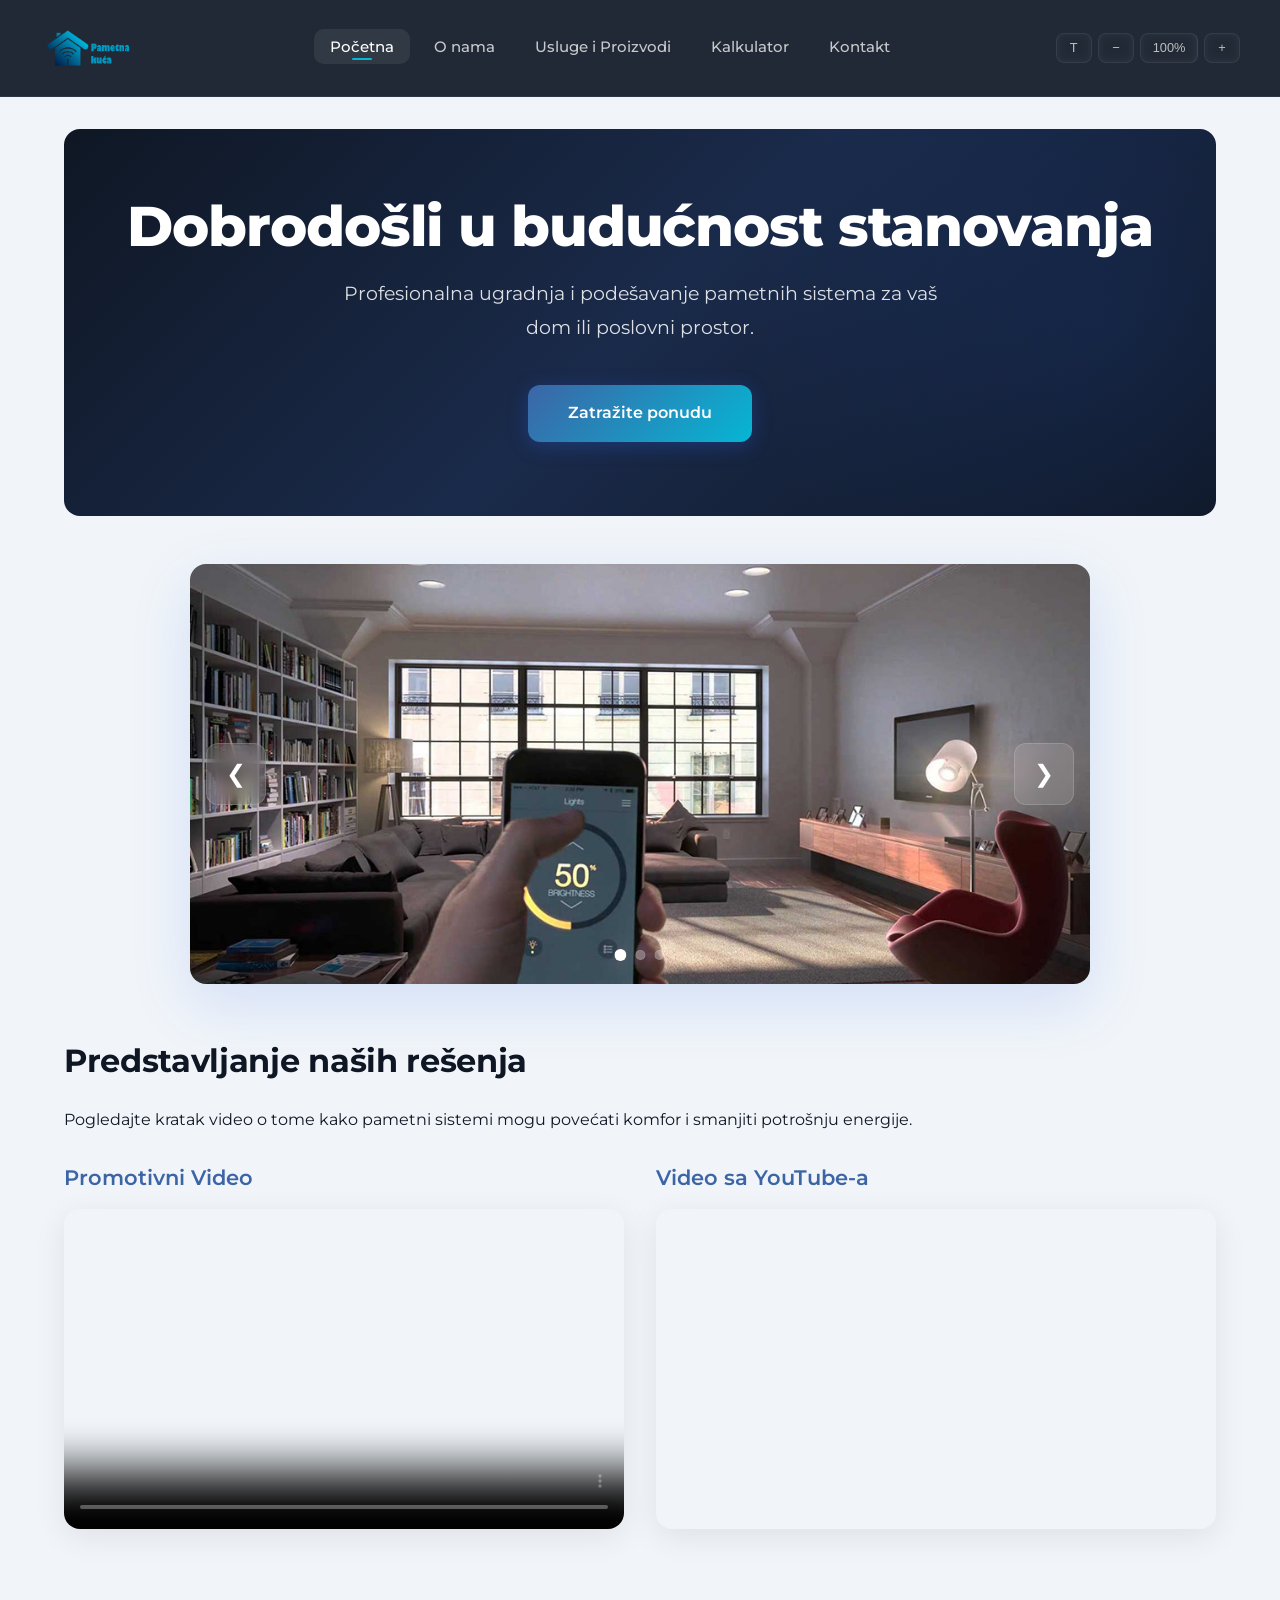
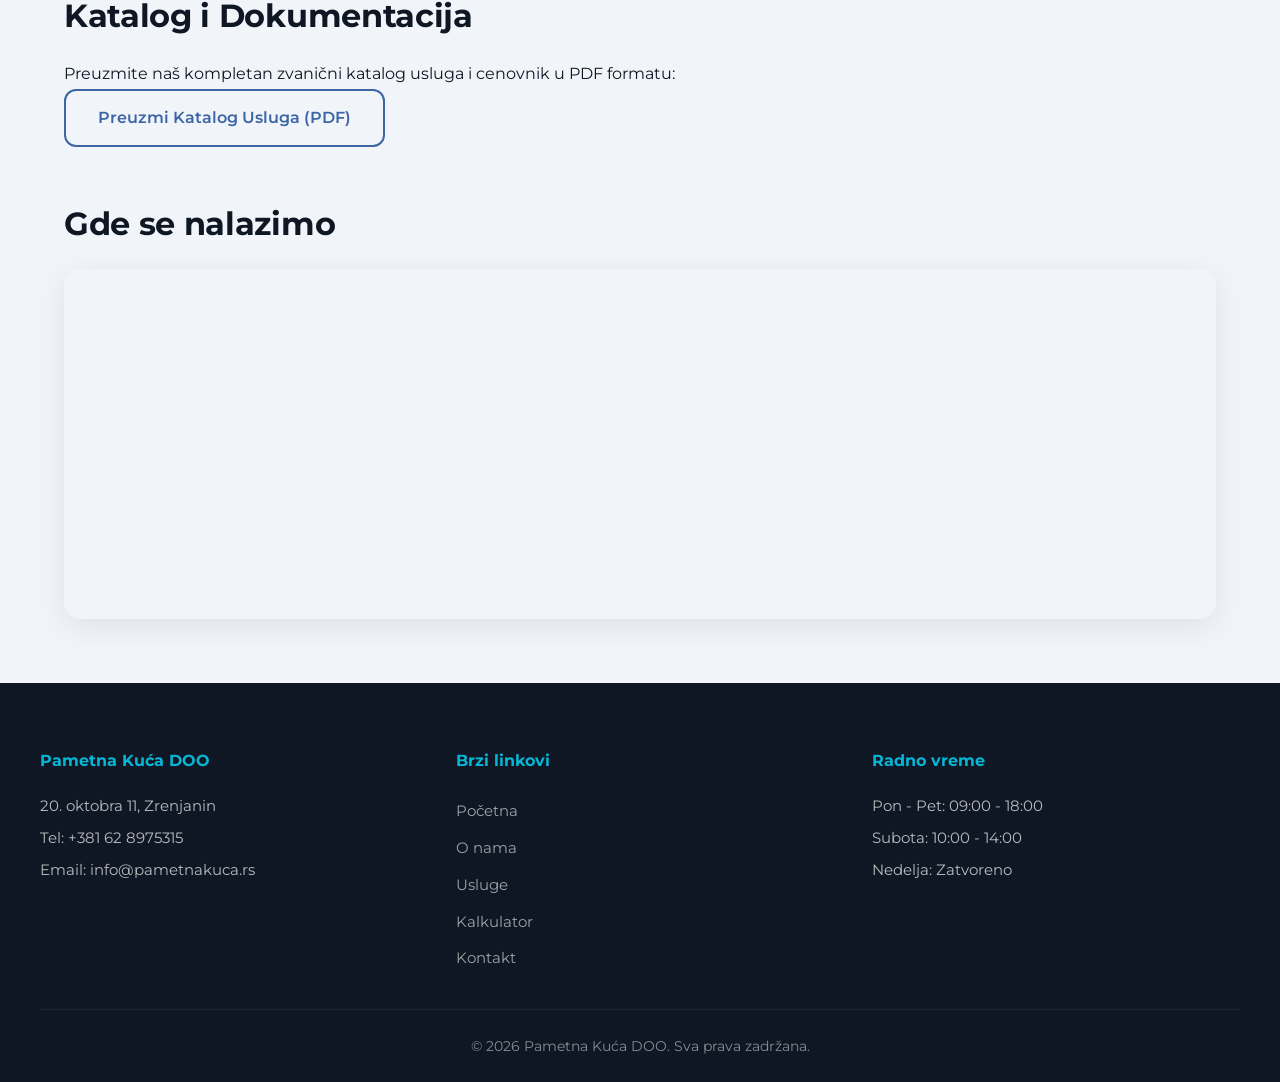
==== commit 9120d488: "Fix HTML formatting and structure" ====
--- a/index.html
+++ b/index.html
@@ -119,7 +119,7 @@
         <div class="footer-sadrzaj">
             <div>
                 <h4>Pametna Kuća DOO</h4>
-                <p>20. oktobra 11,Zrenjanin</p>
+                <p>20. oktobra 11, Zrenjanin</p>
                 <p>Tel: +381 62 8975315</p>
                 <p>Email: info@pametnakuca.rs</p>
             </div>
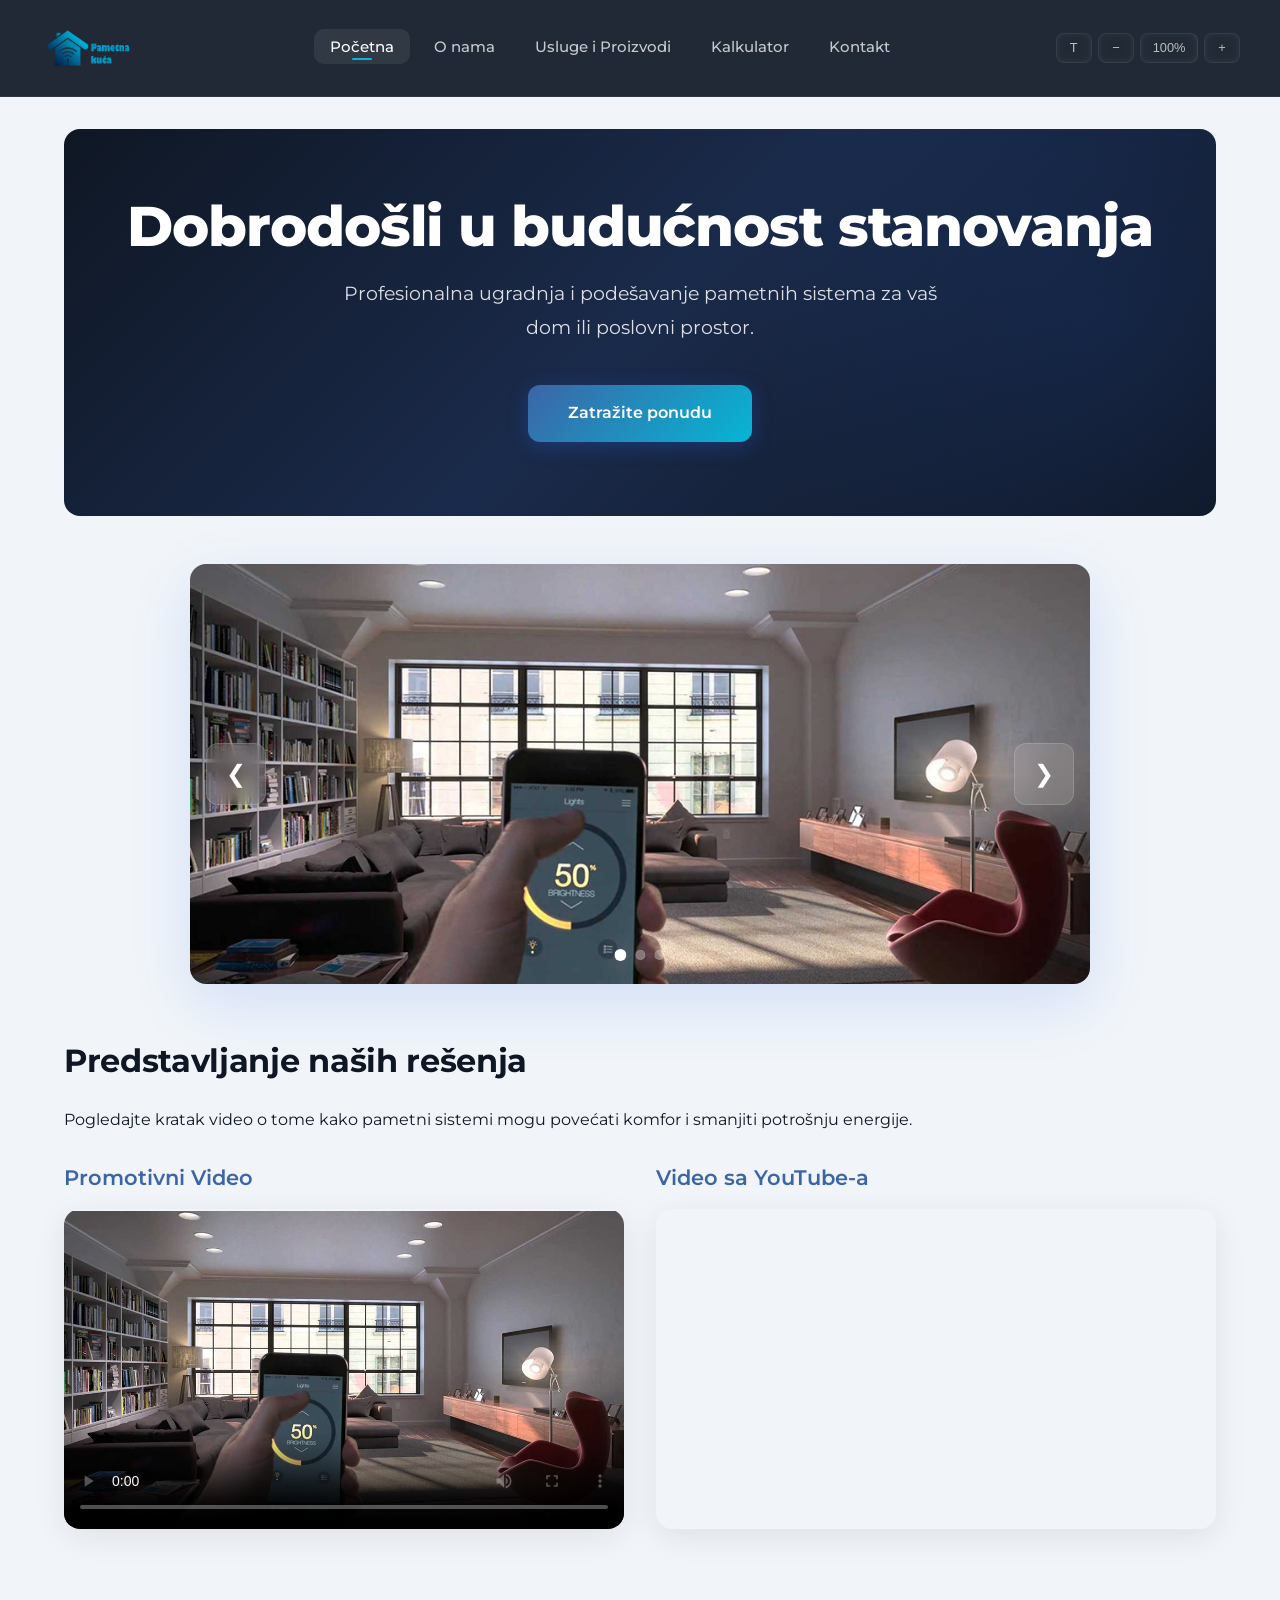
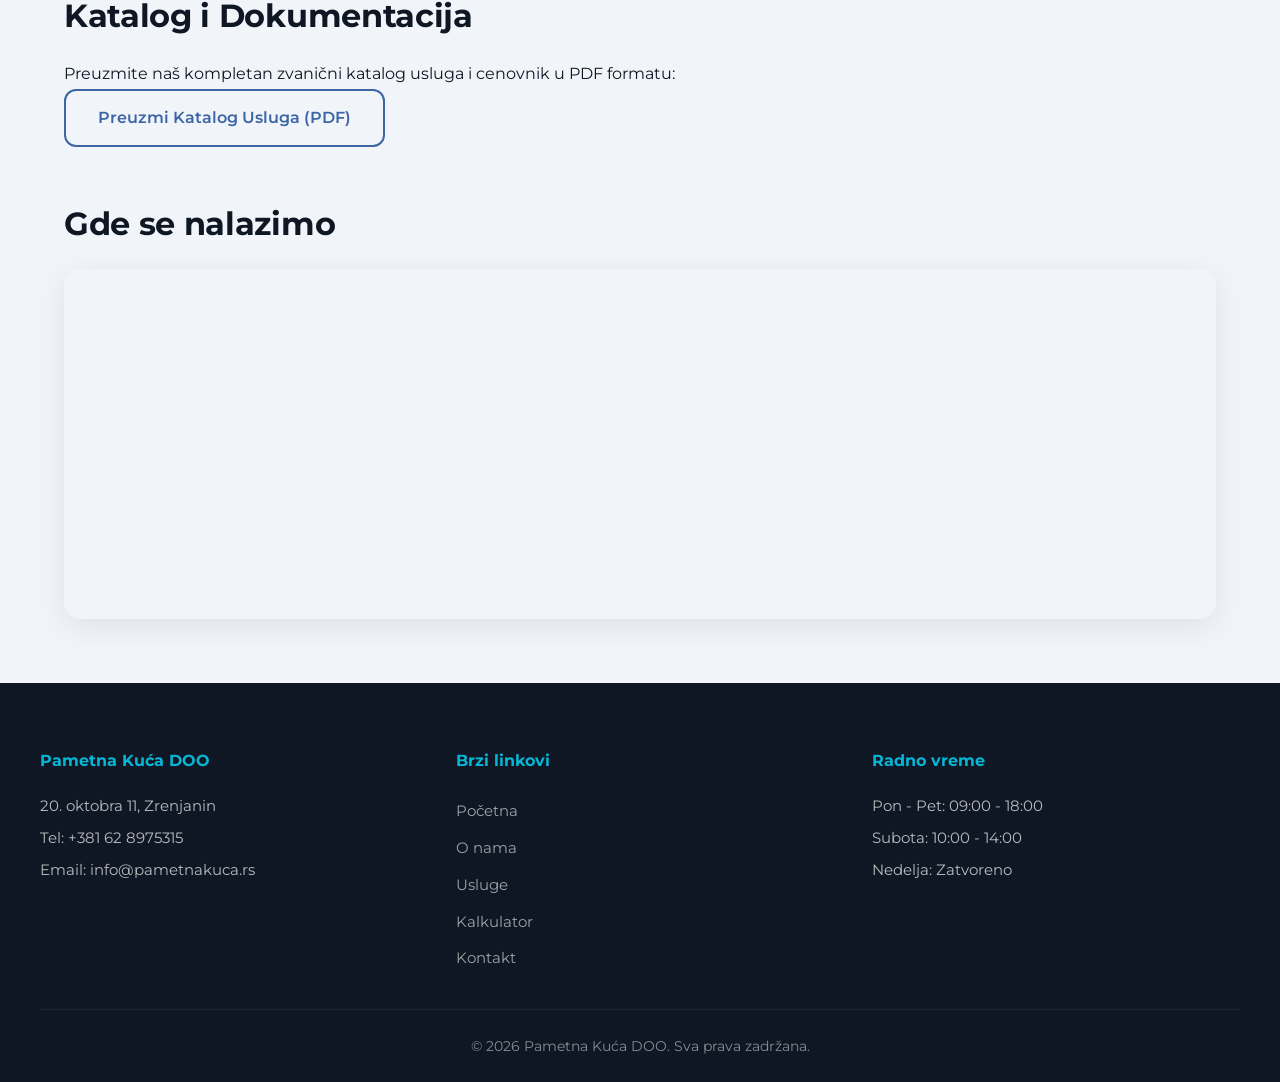
==== commit 80093ebd: "Refine nav UX and clean up site pages" ====
--- a/index.html
+++ b/index.html
@@ -31,7 +31,7 @@
                             <a href="usluge-rasveta.html">Pametna Rasveta</a>
                             <a href="usluge-bezbednost.html">Bezbednost</a>
                             <a href="usluge-klima.html">Klimatizacija</a>
-                            <a href="usluge-roletne.html">Pametne Roletne</a>
+                            <a href="usluge-roletne.html">Automatizacija roletni</a>
                             <a href="usluge-konsultacije.html">Konsultacije</a>
                         </div>
                     </li>
@@ -45,7 +45,7 @@
                 <button class="dugme-pristupacnost" onclick="resetujZoom()" aria-label="Resetuj zum">100%</button>
                 <button class="dugme-pristupacnost" onclick="zumiraj('in')" aria-label="Povećaj zum">+</button>
             </div>
-            <button class="hamburger" onclick="toggleMeni()" aria-label="Meni">
+            <button class="hamburger" aria-label="Meni" aria-expanded="false">
                 <span></span><span></span><span></span>
             </button>
         </div>
@@ -80,22 +80,21 @@
             <div class="multimedija-mreza">
                 <div>
                     <h3>Promotivni Video</h3>
-                    <video controls poster="assets/slike/slajd1.svg">
+                    <video controls poster="assets/slike/slajd1.jpeg">
                         <source src="assets/video/predstavljanje.mp4" type="video/mp4">
                         Vaš pregledač ne podržava video element.
                     </video>
                 </div>
-                    <div>
-                        <h3>Video sa YouTube-a</h3>
-                        <div class="video-okvir">
-                            <iframe width="100%" height="400" 
-                                src="https://www.youtube.com/embed/cMP8k308iBs"
-                                title="Pametni domovi ulaze u novu AI eru" 
-                                frameborder="0" 
-                                allow="accelerometer; autoplay; clipboard-write; encrypted-media; gyroscope; picture-in-picture" 
-                                allowfullscreen>
-                            </iframe>
-                        </div>
+                <div>
+                    <h3>Video sa YouTube-a</h3>
+                    <div class="video-okvir">
+                        <iframe width="100%" height="400" 
+                            src="https://www.youtube.com/embed/cMP8k308iBs"
+                            title="Pametni domovi ulaze u novu AI eru" 
+                            frameborder="0" 
+                            allow="accelerometer; autoplay; clipboard-write; encrypted-media; gyroscope; picture-in-picture" 
+                            allowfullscreen>
+                        </iframe>
                     </div>
                 </div>
             </div>
--- a/css/stil.css
+++ b/css/stil.css
@@ -30,10 +30,6 @@
     --glass-border: rgba(255, 255, 255, 0.05);
 }
 
-body.veliki-font {
-    --velicina-fonta: 18px;
-}
-
 * {
     box-sizing: border-box;
     margin: 0;
@@ -711,6 +707,7 @@
 
 .hero-slika {
     position: relative;
+    background-image: url('../assets/slike/projekat.jpg');
     background-size: cover;
     background-position: center;
     background-attachment: fixed;
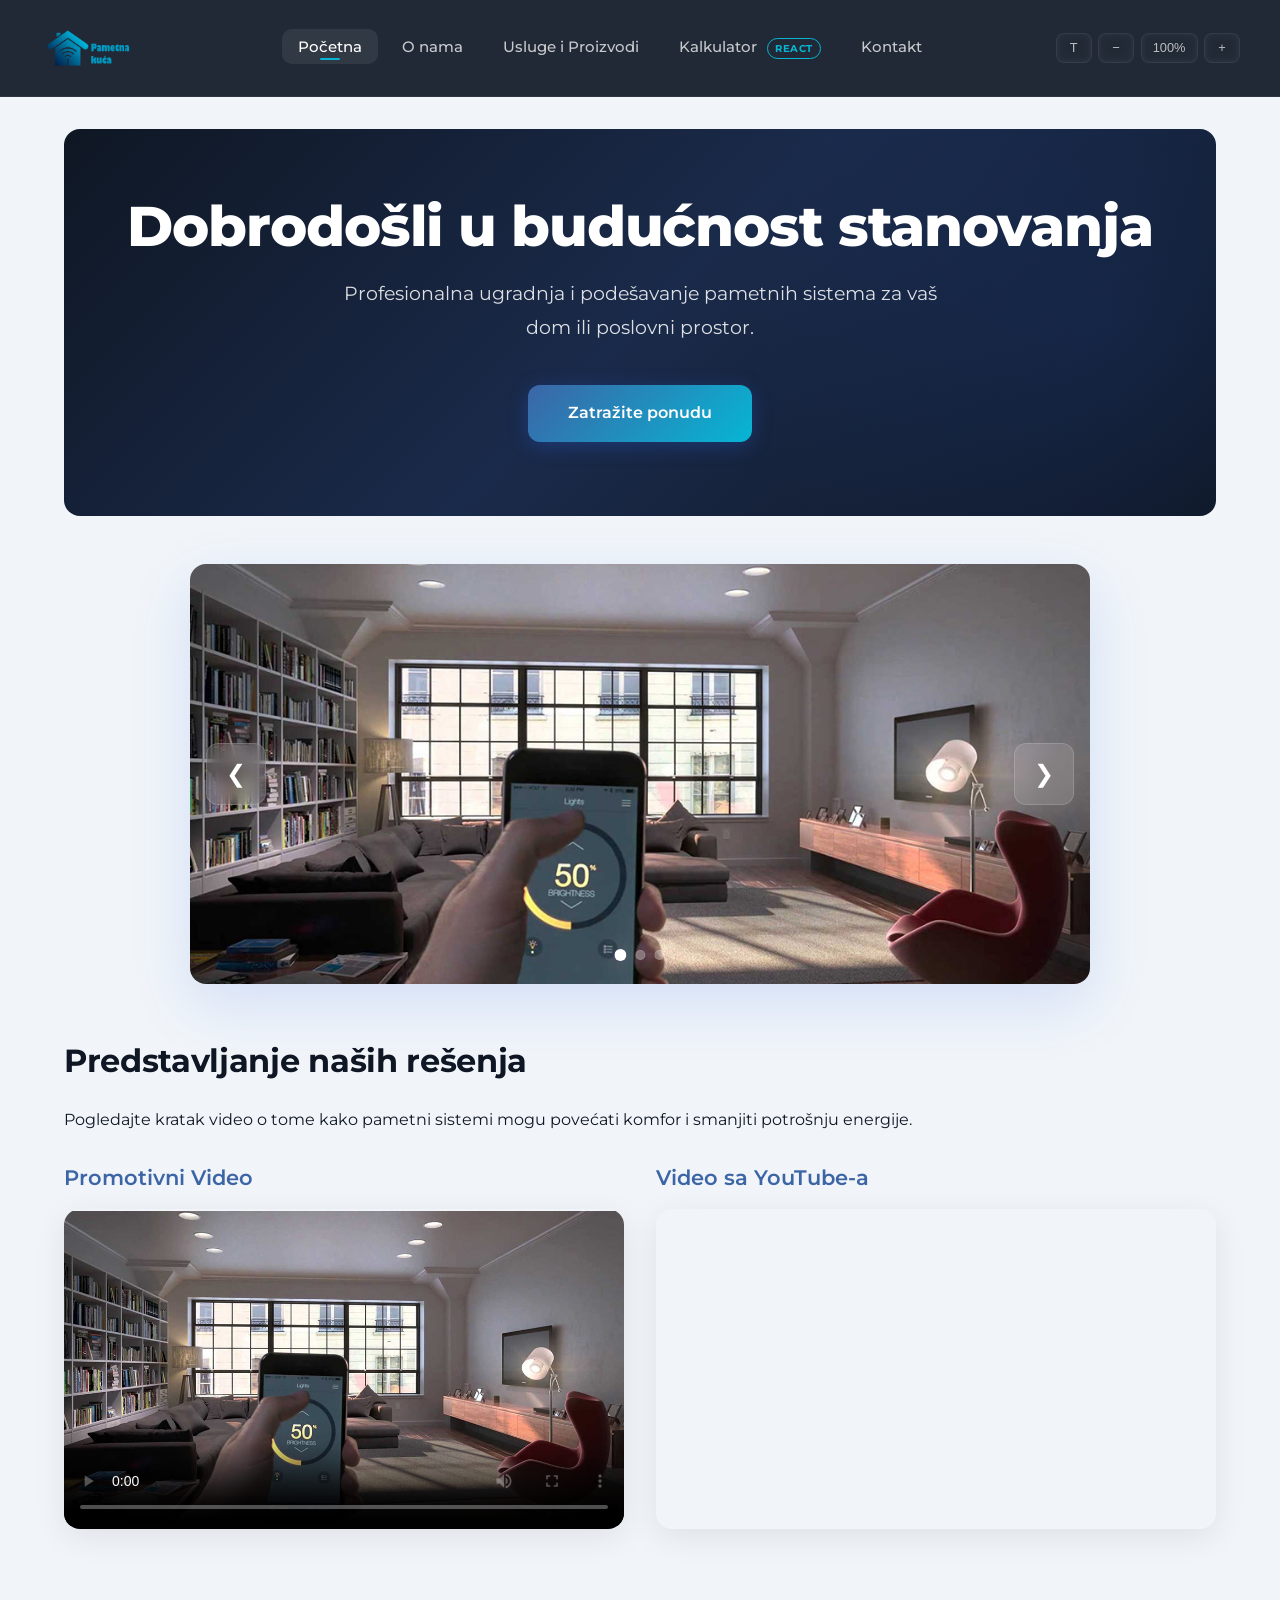
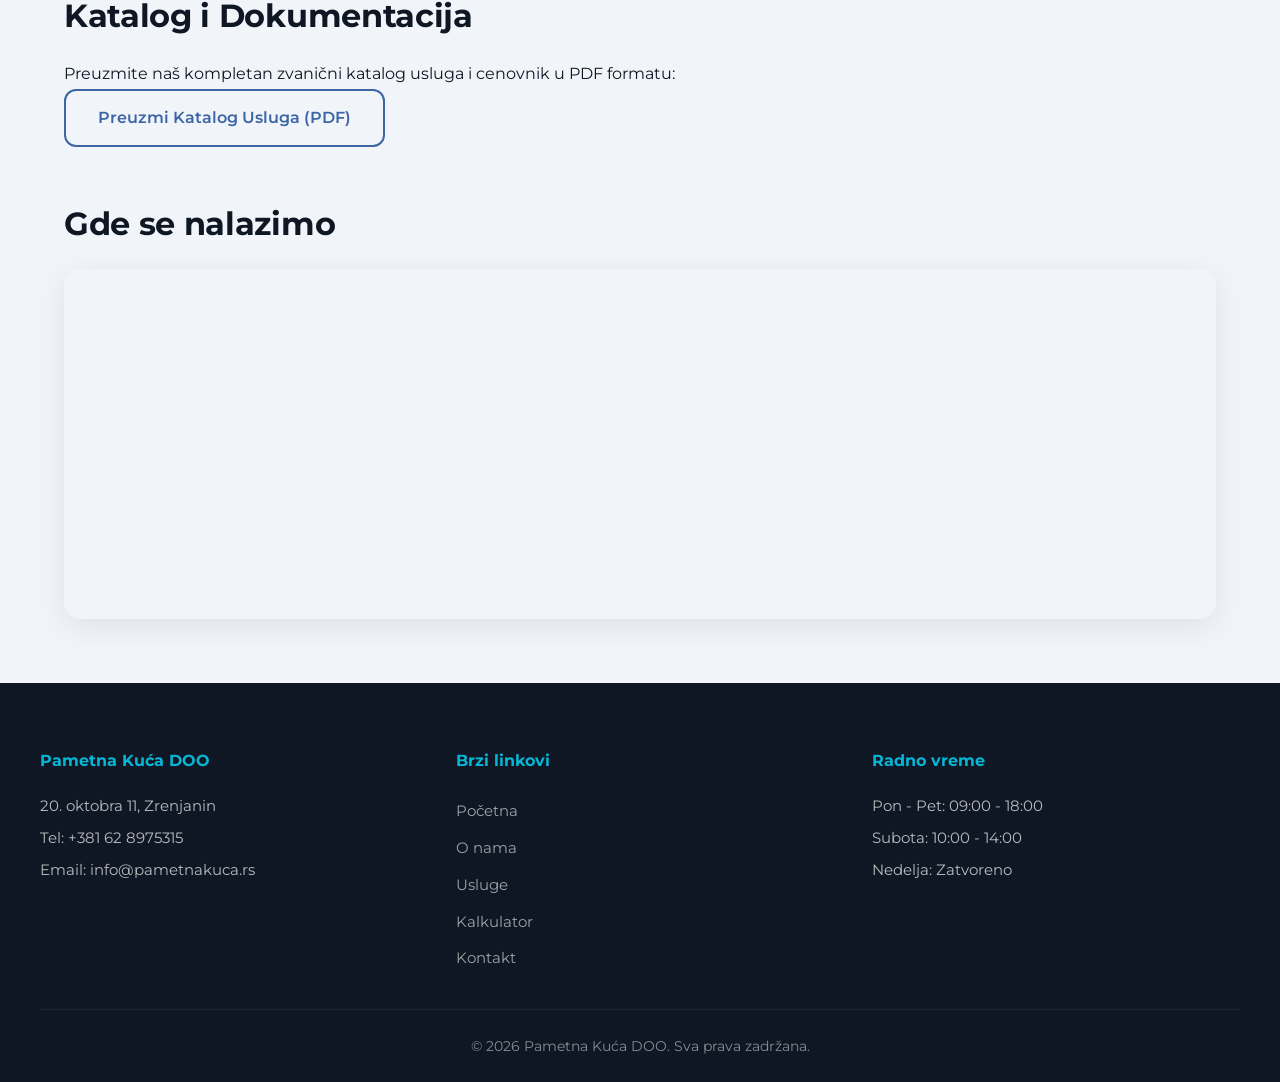
==== commit f2e5a24b: "Translation fixes" ====
--- a/index.html
+++ b/index.html
@@ -35,7 +35,7 @@
                             <a href="usluge-konsultacije.html">Konsultacije</a>
                         </div>
                     </li>
-                    <li><a href="kalkulator.html">Kalkulator</a></li>
+                    <li><a href="kalkulator.html">Kalkulator <span class="oznaka-reakt">React</span></a></li>
                     <li><a href="kontakt.html">Kontakt</a></li>
                 </ul>
             </nav>
--- a/css/stil.css
+++ b/css/stil.css
@@ -38,6 +38,8 @@
 
 html {
     scroll-behavior: smooth;
+    font-size: var(--velicina-fonta);
+    transition: font-size 0.3s ease;
 }
 
 body {
@@ -206,21 +208,6 @@
     transform: translateY(-1px);
 }
 
-body.zoom-aktiviran {
-    transition: transform 0.3s ease;
-}
-
-body.zoom-aktiviran * {
-    transform: none !important;
-}
-
-@media (max-width: 768px) {
-    body.zoom-aktiviran {
-        width: 100%;
-        overflow-x: auto;
-    }
-}
-
 .hamburger {
     display: none;
     flex-direction: column;
@@ -315,7 +302,7 @@
 
 @keyframes svetljenje {
     from { text-shadow: 0 0 20px rgba(6, 182, 212, 0.2); }
-    to { text-shadow: 0 0 60px rgba(6, 182, 212, 0.4); }
+    to { text-shadow: 0 0 60px rgba(6, 182, 212, 1); }
 }
 
 .sekcija-hero p {
@@ -570,6 +557,17 @@
     box-shadow: 0 0 0 4px rgba(37, 99, 235, 0.1);
 }
 
+/* Vizuelna povratna informacija HTML5 validacije.
+   :placeholder-shown iskljucuje jos nepopunjena polja, da prazna forma
+   ne bi odmah bila sva crvena pri prvom otvaranju. */
+.forma-kontrola:invalid:not(:placeholder-shown) {
+    border-color: #ef4444;
+}
+
+.forma-kontrola:valid:not(:placeholder-shown) {
+    border-color: #22c55e;
+}
+
 body.tamna-tema .forma-kontrola {
     background: #1e293b;
     color: #e2e8f0;
@@ -604,7 +602,7 @@
     margin-bottom: 0.5rem;
 }
 
-.range-slider {
+.klizac-opsega {
     width: 100%;
     accent-color: var(--sekundarna-boja);
     height: 6px;
@@ -615,7 +613,7 @@
     margin: 1.5rem 0;
 }
 
-.opcija-checkbox {
+.opcija-stavka {
     display: block;
     padding: 0.6rem 0;
     cursor: pointer;
@@ -623,11 +621,11 @@
     transition: color var(--prelaz);
 }
 
-.opcija-checkbox:hover {
+.opcija-stavka:hover {
     color: var(--sekundarna-boja);
 }
 
-.opcija-checkbox input {
+.opcija-stavka input {
     margin-right: 0.8rem;
     width: 18px;
     height: 18px;
@@ -655,6 +653,122 @@
     font-size: 0.85rem;
     opacity: 0.6;
     margin-top: 0.5rem;
+}
+
+/* ===== Oznaka stranice na kojoj je primenjen React (kalkulator.html) ===== */
+.oznaka-reakt {
+    display: inline-block;
+    margin-left: 0.35rem;
+    padding: 0.05rem 0.45rem;
+    font-size: 0.62rem;
+    font-weight: 700;
+    letter-spacing: 0.06em;
+    text-transform: uppercase;
+    line-height: 1.7;
+    color: var(--akcentna-boja);
+    border: 1px solid var(--akcentna-boja);
+    border-radius: 999px;
+    vertical-align: middle;
+}
+
+.reakt-najava {
+    display: flex;
+    flex-wrap: wrap;
+    gap: 1.25rem;
+    align-items: flex-start;
+    margin-top: 1.5rem;
+    padding: 1.5rem 1.75rem;
+    background: var(--glass-bg);
+    backdrop-filter: blur(12px);
+    -webkit-backdrop-filter: blur(12px);
+    border: 1px solid var(--glass-border);
+    border-left: 5px solid var(--akcentna-boja);
+    border-radius: var(--border-radius);
+    box-shadow: var(--senka);
+}
+
+.reakt-najava-tekst {
+    flex: 1;
+    min-width: 240px;
+}
+
+.reakt-znak {
+    flex-shrink: 0;
+    font-size: 2.6rem;
+    line-height: 1;
+    color: var(--akcentna-boja);
+}
+
+.reakt-najava h2 {
+    font-size: 1.15rem;
+    line-height: 1.5;
+    margin-bottom: 0.6rem;
+    color: var(--sekundarna-boja);
+}
+
+.reakt-najava p {
+    font-size: 0.92rem;
+}
+
+.reakt-lista {
+    margin: 0.8rem 0 0 1.1rem;
+    font-size: 0.88rem;
+}
+
+.reakt-lista li {
+    margin-bottom: 0.35rem;
+}
+
+.reakt-najava code {
+    font-family: 'Courier New', Courier, monospace;
+    font-size: 0.85em;
+    padding: 0.1rem 0.35rem;
+    border-radius: 5px;
+    background: rgba(6, 182, 212, 0.12);
+    color: var(--sekundarna-boja);
+    white-space: nowrap;
+}
+
+/* Isprekidani okvir jasno izdvaja deo stranice koji iscrtava React */
+.reakt-zona {
+    position: relative;
+    margin-top: 2.75rem;
+    padding: 2.25rem 1.25rem 1.25rem;
+    border: 2px dashed var(--akcentna-boja);
+    border-radius: var(--border-radius);
+}
+
+.reakt-zona-oznaka {
+    position: absolute;
+    top: -0.9rem;
+    left: 1.5rem;
+    padding: 0.15rem 0.85rem;
+    font-size: 0.75rem;
+    font-weight: 700;
+    letter-spacing: 0.03em;
+    color: var(--tekst-svetli);
+    background: var(--akcentna-boja);
+    border-radius: 999px;
+}
+
+.reakt-zona .kalkulator-kontejner {
+    margin-top: 0;
+}
+
+@media (max-width: 600px) {
+    .reakt-najava {
+        padding: 1.25rem;
+    }
+
+    .reakt-zona {
+        padding: 1.25rem 0.85rem;
+    }
+
+    .reakt-zona-oznaka {
+        position: static;
+        display: inline-block;
+        margin-bottom: 1rem;
+    }
 }
 
 footer {
